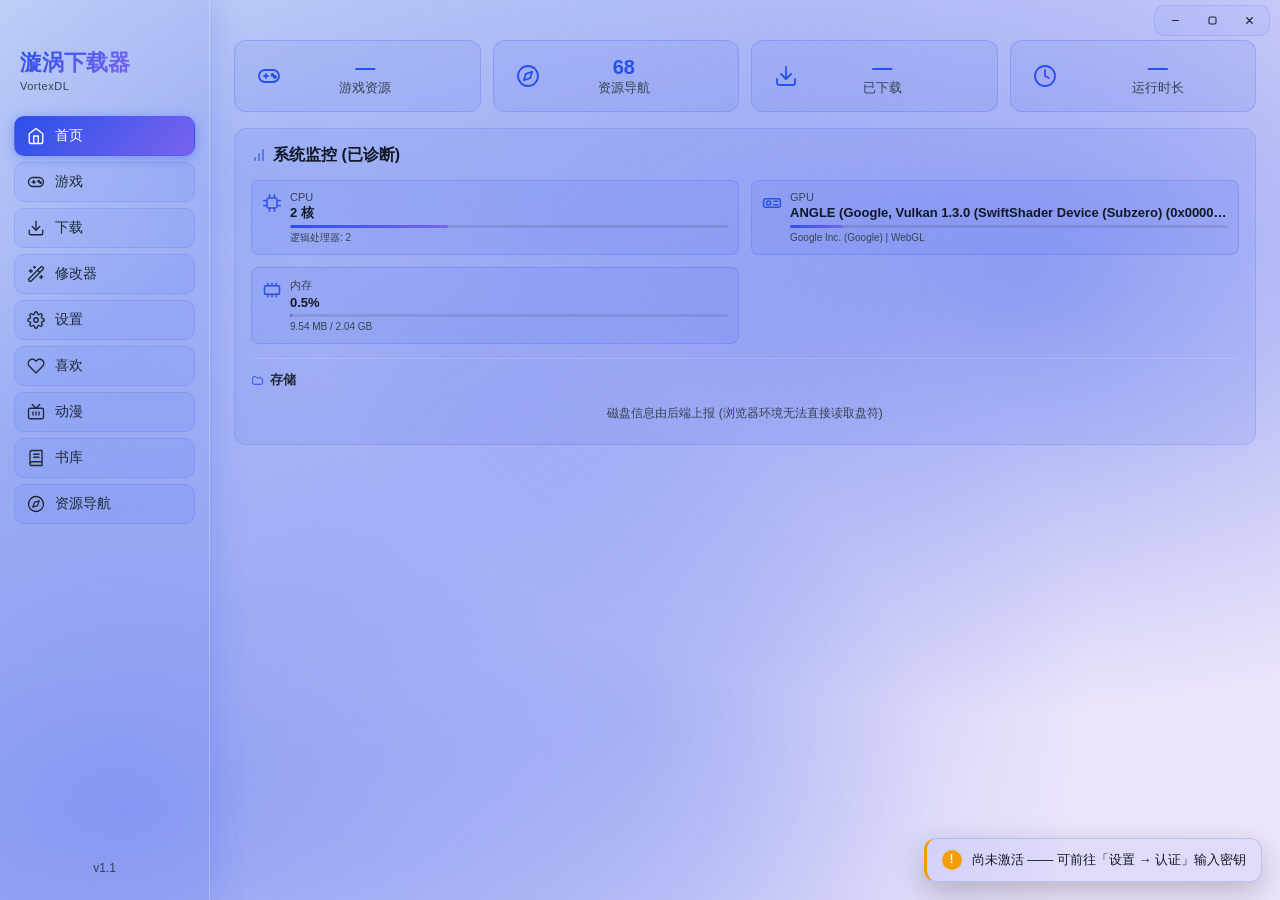
==== VortexDL/src/index.html @ ef20afe3 "v1.1: 删纯白/纯灰/纯黑三主题；30 个主题加装饰动效；软件内自动更新（查 Release→静默安装）；官网加便携版下载" ====
<!DOCTYPE html>
<html lang="zh-CN">
<head>
    <meta charset="UTF-8">
    <meta name="viewport" content="width=device-width, initial-scale=1.0">
    <link rel="icon" type="image/png" href="icons/icon.png">
    <title>漩涡下载器 VortexDL</title>
    <link rel="stylesheet" href="styles.css">
</head>
<body class="glass-mode">
    <div id="vx-titlebar" data-tauri-drag-region>
        <!-- ★ 子元素也要带 data-tauri-drag-region：Tauri 只看**指针底下那个元素**的属性，
             只写在外层容器上的话，按在标题文字/logo 上是拖不动窗口的（用户报"拖不了"）。 -->
        <div class="vx-tb-left" data-tauri-drag-region>
            <span class="vx-tb-logo" data-tauri-drag-region>★</span>
            <span class="vx-tb-title" data-tauri-drag-region>漩涡下载器</span>
            <span class="vx-tb-sub" data-tauri-drag-region>VortexDL</span>
        </div>
        <div class="vx-tb-right">
            <button class="vx-tb-btn" id="vx-tb-min" title="最小化"><svg viewBox="0 0 12 12"><rect x="2" y="5.4" width="8" height="1.2" rx="0.6"/></svg></button>
            <button class="vx-tb-btn" id="vx-tb-max" title="最大化"><svg viewBox="0 0 12 12"><rect x="2.2" y="2.2" width="7.6" height="7.6" rx="1.4" fill="none" stroke="currentColor" stroke-width="1.2"/></svg></button>
            <button class="vx-tb-btn is-close" id="vx-tb-close" title="关闭"><svg viewBox="0 0 12 12"><path d="M3 3 L9 9 M9 3 L3 9" stroke="currentColor" stroke-width="1.3" fill="none" stroke-linecap="round"/></svg></button>
        </div>
    </div>
    <div id="app">
        <!-- 侧边栏 -->
        <aside class="sidebar">
            <div class="logo">
                <span class="logo-text">漩涡下载器</span>
                <span class="logo-sub">VortexDL</span>
            </div>
            <nav class="nav">
                <button class="nav-btn active" data-page="home">
                    <span class="nav-icon"><svg viewBox="0 0 24 24" fill="none" stroke="currentColor" stroke-width="1.8" stroke-linecap="round" stroke-linejoin="round"><path d="M3 9l9-7 9 7v11a2 2 0 0 1-2 2H5a2 2 0 0 1-2-2z"/><polyline points="9 22 9 12 15 12 15 22"/></svg></span>
                    <span class="nav-label">首页</span>
                </button>
                <button class="nav-btn" data-page="game">
                    <span class="nav-icon"><svg viewBox="0 0 24 24" fill="none" stroke="currentColor" stroke-width="1.8" stroke-linecap="round" stroke-linejoin="round"><rect x="2" y="6" width="20" height="12" rx="6"/><line x1="7" y1="12" x2="11" y2="12"/><line x1="9" y1="10" x2="9" y2="14"/><circle cx="15.5" cy="11" r="1"/><circle cx="18" cy="13" r="1"/></svg></span>
                    <span class="nav-label">游戏</span>
                </button>
                <button class="nav-btn" data-page="downloads">
                    <span class="nav-icon"><svg viewBox="0 0 24 24" fill="none" stroke="currentColor" stroke-width="1.8" stroke-linecap="round" stroke-linejoin="round"><path d="M21 15v4a2 2 0 0 1-2 2H5a2 2 0 0 1-2-2v-4"/><polyline points="7 10 12 15 17 10"/><line x1="12" y1="15" x2="12" y2="3"/></svg></span>
                    <span class="nav-label">下载</span>
                </button>
                <button class="nav-btn" data-page="trainer">
                    <span class="nav-icon"><svg viewBox="0 0 24 24" fill="none" stroke="currentColor" stroke-width="1.8" stroke-linecap="round" stroke-linejoin="round"><path d="m21.64 3.64-1.28-1.28a1.21 1.21 0 0 0-1.72 0L2.36 18.64a1.21 1.21 0 0 0 0 1.72l1.28 1.28a1.2 1.2 0 0 0 1.72 0L21.64 5.36a1.2 1.2 0 0 0 0-1.72Z"/><path d="m14 7 3 3"/><path d="M5 6v4"/><path d="M19 14v4"/><path d="M10 2v2"/><path d="M7 8H3"/><path d="M21 16h-4"/><path d="M11 3H9"/></svg></span>
                    <span class="nav-label">修改器</span>
                </button>
                <button class="nav-btn" data-page="settings">
                    <span class="nav-icon"><svg viewBox="0 0 24 24" fill="none" stroke="currentColor" stroke-width="1.8" stroke-linecap="round" stroke-linejoin="round"><circle cx="12" cy="12" r="3"/><path d="M19.4 15a1.65 1.65 0 0 0 .33 1.82l.06.06a2 2 0 0 1-2.83 2.83l-.06-.06a1.65 1.65 0 0 0-1.82-.33 1.65 1.65 0 0 0-1 1.51V21a2 2 0 0 1-4 0v-.09A1.65 1.65 0 0 0 9 19.4a1.65 1.65 0 0 0-1.82.33l-.06.06a2 2 0 0 1-2.83-2.83l.06-.06a1.65 1.65 0 0 0 .33-1.82 1.65 1.65 0 0 0-1.51-1H3a2 2 0 0 1 0-4h.09A1.65 1.65 0 0 0 4.6 9a1.65 1.65 0 0 0-.33-1.82l-.06-.06a2 2 0 0 1 2.83-2.83l.06.06a1.65 1.65 0 0 0 1.82.33H9a1.65 1.65 0 0 0 1-1.51V3a2 2 0 0 1 4 0v.09a1.65 1.65 0 0 0 1 1.51 1.65 1.65 0 0 0 1.82-.33l.06-.06a2 2 0 0 1 2.83 2.83l-.06.06a1.65 1.65 0 0 0-.33 1.82V9a1.65 1.65 0 0 0 1.51 1H21a2 2 0 0 1 0 4h-.09a1.65 1.65 0 0 0-1.51 1z"/></svg></span>
                    <span class="nav-label">设置</span>
                </button>
                <button class="nav-btn" data-page="fav">
                    <span class="nav-icon"><svg viewBox="0 0 24 24" fill="none" stroke="currentColor" stroke-width="1.8" stroke-linecap="round" stroke-linejoin="round"><path d="M20.8 4.6a5.5 5.5 0 0 0-7.8 0L12 5.6l-1-1a5.5 5.5 0 0 0-7.8 7.8l1 1L12 21.2l7.8-7.8 1-1a5.5 5.5 0 0 0 0-7.8z"/></svg></span>
                    <span class="nav-label">喜欢</span>
                    <span class="nav-badge" id="fav-nav-badge" hidden>0</span>
                </button>
                <button class="nav-btn" data-page="anime">
                    <span class="nav-icon"><svg viewBox="0 0 24 24" fill="none" stroke="currentColor" stroke-width="1.8" stroke-linecap="round" stroke-linejoin="round"><rect x="2" y="7" width="20" height="14" rx="2"/><path d="m17 2-5 5-5-5"/><path d="M8 12v4M12 12v4M16 12v4"/></svg></span>
                    <span class="nav-label">动漫</span>
                </button>
                <!-- ★ 用户要求：动漫下面加一个「书库」（两页：主页 / 收藏） -->
                <button class="nav-btn" data-page="books">
                    <span class="nav-icon"><svg viewBox="0 0 24 24" fill="none" stroke="currentColor" stroke-width="1.8" stroke-linecap="round" stroke-linejoin="round"><path d="M4 19.5A2.5 2.5 0 0 1 6.5 17H20"/><path d="M6.5 2H20v20H6.5A2.5 2.5 0 0 1 4 19.5v-15A2.5 2.5 0 0 1 6.5 2z"/><line x1="9" y1="7" x2="16" y2="7"/><line x1="9" y1="11" x2="16" y2="11"/></svg></span>
                    <span class="nav-label">书库</span>
                </button>
                <button class="nav-btn" data-page="resources">
                    <span class="nav-icon"><svg viewBox="0 0 24 24" fill="none" stroke="currentColor" stroke-width="1.8" stroke-linecap="round" stroke-linejoin="round"><circle cx="12" cy="12" r="10"/><polygon points="16.24 7.76 14.12 14.12 7.76 16.24 9.88 9.88 16.24 7.76"/></svg></span>
                    <span class="nav-label">资源导航</span>
                </button>
            </nav>
            <div class="sidebar-footer">
                <span class="version" id="app-version">v1.1</span>
            </div>
        </aside>

        <!-- 主内容区 -->
        <main class="content">
            <!-- 首页 - 统计 -->
            <section id="page-home" class="page active">
                <!-- 统计卡片网格 -->
                <div class="stats-grid">
                    <div class="stat-card stat-games section-card clickable-card" data-page="game">
                        <div class="stat-card-icon"><svg viewBox="0 0 24 24" fill="none" stroke="currentColor" stroke-width="1.8" stroke-linecap="round" stroke-linejoin="round"><rect x="2" y="6" width="20" height="12" rx="6"/><line x1="7" y1="12" x2="11" y2="12"/><line x1="9" y1="10" x2="9" y2="14"/><circle cx="15.5" cy="11" r="1"/><circle cx="18" cy="13" r="1"/></svg></div>
                        <div class="stat-card-body">
                            <div class="stat-card-value" id="stat-games-count">—</div>
                            <div class="stat-card-label">游戏资源</div>
                        </div>
                        <div class="card-arrow">→</div>
                    </div>
                    <div class="stat-card stat-sources section-card clickable-card" data-page="resources">
                        <div class="stat-card-icon"><svg viewBox="0 0 24 24" fill="none" stroke="currentColor" stroke-width="1.8" stroke-linecap="round" stroke-linejoin="round"><circle cx="12" cy="12" r="10"/><polygon points="16.24 7.76 14.12 14.12 7.76 16.24 9.88 9.88 16.24 7.76"/></svg></div>
                        <div class="stat-card-body">
                            <div class="stat-card-value" id="stat-sources-count">--</div>
                            <div class="stat-card-label">资源导航</div>
                        </div>
                        <div class="card-arrow">→</div>
                    </div>
                    <div class="stat-card stat-downloaded section-card clickable-card" data-page="downloads">
                        <div class="stat-card-icon"><svg viewBox="0 0 24 24" fill="none" stroke="currentColor" stroke-width="1.8" stroke-linecap="round" stroke-linejoin="round"><path d="M21 15v4a2 2 0 0 1-2 2H5a2 2 0 0 1-2-2v-4"/><polyline points="7 10 12 15 17 10"/><line x1="12" y1="15" x2="12" y2="3"/></svg></div>
                        <div class="stat-card-body">
                            <div class="stat-card-value" id="home-downloaded-count">—</div>
                            <div class="stat-card-label">已下载</div>
                        </div>
                        <div class="card-arrow">→</div>
                    </div>
                    <div class="stat-card stat-runtime">
                        <div class="stat-card-icon"><svg viewBox="0 0 24 24" fill="none" stroke="currentColor" stroke-width="1.8" stroke-linecap="round" stroke-linejoin="round"><circle cx="12" cy="12" r="10"/><polyline points="12 6 12 12 16 14"/></svg></div>
                        <div class="stat-card-body">
                            <div class="stat-card-value" id="home-runtime">—</div>
                            <div class="stat-card-label">运行时长</div>
                        </div>
                    </div>
                </div>

                <!-- 系统监控面板 -->
                <div class="home-monitor-panel">
                    <h3 class="home-monitor-title"><span class="inline-icon"><svg viewBox="0 0 24 24" fill="none" stroke="currentColor" stroke-width="1.8" stroke-linecap="round" stroke-linejoin="round"><line x1="6" y1="20" x2="6" y2="16"/><line x1="12" y1="20" x2="12" y2="10"/><line x1="18" y1="20" x2="18" y2="4"/></svg></span>系统监控 (已诊断)</h3>
                    <div class="monitor-perf-grid">
                        <div class="monitor-card">
                            <div class="monitor-icon"><svg viewBox="0 0 24 24" fill="none" stroke="currentColor" stroke-width="1.8" stroke-linecap="round" stroke-linejoin="round"><rect x="6" y="6" width="12" height="12" rx="2"/><path d="M9 2v3M15 2v3M9 19v3M15 19v3M2 9h3M2 15h3M19 9h3M19 15h3"/></svg></div>
                            <div class="monitor-info">
                                <div class="monitor-label">CPU</div>
                                <div class="monitor-value" id="home-monitor-cpu">--</div>
                                <div class="monitor-bar"><div class="monitor-bar-fill" id="home-monitor-cpu-bar"></div></div>
                                <div class="monitor-detail" id="home-monitor-cpu-detail">--</div>
                            </div>
                        </div>
                        <div class="monitor-card">
                            <div class="monitor-icon"><svg viewBox="0 0 24 24" fill="none" stroke="currentColor" stroke-width="1.8" stroke-linecap="round" stroke-linejoin="round"><rect x="2" y="7" width="20" height="10" rx="2"/><circle cx="8" cy="12" r="2.5"/><path d="M14 10h5M14 14h5"/></svg></div>
                            <div class="monitor-info">
                                <div class="monitor-label">GPU</div>
                                <div class="monitor-value" id="home-monitor-gpu">--</div>
                                <div class="monitor-bar"><div class="monitor-bar-fill" id="home-monitor-gpu-bar"></div></div>
                                <div class="monitor-detail" id="home-monitor-gpu-detail">--</div>
                            </div>
                        </div>
                        <div class="monitor-card">
                            <div class="monitor-icon"><svg viewBox="0 0 24 24" fill="none" stroke="currentColor" stroke-width="1.8" stroke-linecap="round" stroke-linejoin="round"><rect x="3" y="7" width="18" height="10" rx="1"/><path d="M7 17v3M12 17v3M17 17v3M7 4v3M12 4v3M17 4v3"/></svg></div>
                            <div class="monitor-info">
                                <div class="monitor-label">内存</div>
                                <div class="monitor-value" id="home-monitor-memory">--</div>
                                <div class="monitor-bar"><div class="monitor-bar-fill" id="home-monitor-memory-bar"></div></div>
                                <div class="monitor-detail" id="home-monitor-memory-detail">--</div>
                            </div>
                        </div>
                    </div>
                    <div class="monitor-storage-section">
                        <div class="monitor-storage-title"><span class="inline-icon"><svg viewBox="0 0 24 24" fill="none" stroke="currentColor" stroke-width="1.8" stroke-linecap="round" stroke-linejoin="round"><path d="M3 7a2 2 0 0 1 2-2h4l2 2h8a2 2 0 0 1 2 2v8a2 2 0 0 1-2 2H5a2 2 0 0 1-2-2z"/></svg></span>存储</div>
                        <div class="monitor-disks" id="home-monitor-disks">
                        </div>
                    </div>
                </div>
            </section>

            <!-- 游戏页 -->
            <section id="page-game" class="page">
                <!-- 卡片视图 -->
                <div class="view-cards" data-view="cards">
                    <div class="page-header">
                        <h2><span class="inline-icon"><svg viewBox="0 0 24 24" fill="none" stroke="currentColor" stroke-width="1.8" stroke-linecap="round" stroke-linejoin="round"><line x1="6" y1="11" x2="10" y2="11"/><line x1="8" y1="9" x2="8" y2="13"/><circle cx="15.5" cy="11" r="1"/><circle cx="18" cy="13" r="1"/><rect x="2" y="6" width="20" height="12" rx="6"/></svg></span>游戏</h2>
                        <p class="page-desc">选择游戏类型浏览</p>
                    </div>
                    <div class="section-cards">
                        <div class="section-card" data-view="resource">
                            <div class="card-icon card-icon-game"><svg viewBox="0 0 24 24" fill="none" stroke="currentColor" stroke-width="1.8" stroke-linecap="round" stroke-linejoin="round"><line x1="6" y1="11" x2="10" y2="11"/><line x1="8" y1="9" x2="8" y2="13"/><circle cx="15.5" cy="11" r="1"/><circle cx="18" cy="13" r="1"/><rect x="2" y="6" width="20" height="12" rx="6"/></svg></div>
                            <div class="card-content">
                                <h3>游戏</h3>
                                <p>浏览和下载全部游戏资源</p>
                            </div>
                            <div class="card-arrow">→</div>
                        </div>
                        <div class="section-card" data-view="adult">
                            <div class="card-icon card-icon-adult"><svg viewBox="0 0 24 24" fill="none" stroke="currentColor" stroke-width="1.8" stroke-linecap="round" stroke-linejoin="round"><path d="M17 21v-2a4 4 0 0 0-4-4H5a4 4 0 0 0-4 4v2"/><circle cx="9" cy="7" r="4"/><path d="M23 21v-2a4 4 0 0 0-3-3.87"/><path d="M16 3.13a4 4 0 0 1 0 7.75"/></svg></div>
                            <div class="card-content">
                                <h3>成人游戏</h3>
                                <p>独立分类的成人游戏专区</p>
                            </div>
                            <div class="card-arrow">→</div>
                        </div>
                    </div>
                </div>

                <!-- GX 视图: galgamex 游戏库（本地全量索引，分类 + 标签 + 年龄分级筛选） -->
                <div class="view-detail" data-view="gx" style="display:none;">
                    <div class="toolbar">
                        <button class="back-to-cards" data-action="back">← 返回</button>
                                                                        <div class="search-box">
                            <input type="text" id="gx-search-input" placeholder="搜索 GX 游戏..." autocomplete="off">
                            <button id="gx-search-btn">搜索</button>
                        </div>
                        <button class="btn btn-secondary" id="gx-sync-btn" title="从站点重新拉取全量索引">同步</button>
                    </div>
                    <div class="gx-status-bar">
                        <span id="gx-status">尚未同步</span>
                        <button class="gx-tag-clear" id="gx-tag-clear" hidden>清除标签筛选</button>
                    </div>
                    <div class="gx-tag-rail" id="gx-tag-rail"></div>
                    <div id="gx-grid" class="game-grid">
                        <div class="loading">加载中...</div>
                    </div>
                    <div id="gx-scroll-loader" class="scroll-loader">
                        <div class="loading">向下滚动加载更多...</div>
                    </div>
                </div>

                <!-- ★★ 下载选择弹窗挂在 <body> 顶层（文件末尾），不能挂在这里：
                     挂在 GX 视图里时，从 GX **详情页**（同级视图）点下载，
                     弹窗即使自己 display 成空值，也照样被父级的 display:none 压掉 ——
                     表现就是「点了下载没反应」。 -->

                <!-- 成人游戏视图 (独立页面, 独立分类标签) -->
                <div class="view-detail" data-view="adult" style="display:none;">
                    <div class="toolbar">
                        <button class="back-to-cards" data-action="back">← 返回</button>
                        <div class="filters">
                            <select id="adult-category-filter">
                                <option value="全部类型">全部类型</option>
                            </select>
                        </div>
                        <!-- ★ 用户报「成人游戏数量明显不对」：把总数显示出来，
                             配比/池子大小一眼可查（数字由 adult_total 实时算） -->
                        <span class="adult-count" id="adult-count"></span>
                        <div class="search-box">
                            <input type="text" id="adult-search-input" placeholder="搜索成人游戏..." autocomplete="off">
                            <button id="adult-search-btn">搜索</button>
                        </div>
                    </div>
                    <div id="adult-game-grid" class="game-grid">
                        <div class="loading">加载中...</div>
                    </div>
                    <div id="adult-scroll-loader" class="scroll-loader">
                        <div class="loading">向下滚动加载更多...</div>
                    </div>
                </div>

                <!-- 游戏视图 -->
                <div class="view-detail" data-view="resource" style="display:none;">
                    <div class="toolbar">
                        <button class="back-to-cards" data-action="back">← 返回</button>
                        <div class="filters">
                            <select id="source-filter">
                                <option value="all">全部来源</option>
                                <option value="byrut">Byrut</option>
                                <option value="koyso">Koyso</option>
                            </select>
                            <select id="category-filter">
                                <option value="全部类型">全部类型</option>
                                <option value="动作游戏">动作游戏</option>
                                <option value="角色扮演">角色扮演</option>
                                <option value="格斗游戏">格斗游戏</option>
                                <option value="射击游戏">射击游戏</option>
                                <option value="策略游戏">策略游戏</option>
                                <option value="模拟游戏">模拟游戏</option>
                                <option value="模拟经营">模拟经营</option>
                                <option value="战争游戏">战争游戏</option>
                                <option value="体育运动">体育运动</option>
                                <option value="棋牌游戏">棋牌游戏</option>
                                <option value="独立游戏">独立游戏</option>
                                <option value="解谜游戏">解谜游戏</option>
                                <option value="桌面游戏">桌面游戏</option>
                                <option value="竞速游戏">竞速游戏</option>
                                <option value="平台跳跃">平台跳跃</option>
                                <option value="生存游戏">生存游戏</option>
                                <option value="开放世界">开放世界</option>
                                <option value="冒险游戏">冒险游戏</option>
                                <option value="恐怖游戏">恐怖游戏</option>
                                <option value="卡牌游戏">卡牌游戏</option>
                                <option value="休闲游戏">休闲游戏</option>
                                <option value="联机游戏">联机游戏</option>
                                <option value="即时战略">即时战略</option>
                                <option value="体育竞速">体育竞速</option>
                                <option value="视觉小说">视觉小说</option>
                                <option value="动漫">动漫</option>
                            </select>
                        </div>
                        <div class="search-box">
                            <input type="text" id="search-input" placeholder="搜索游戏..." autocomplete="off">
                            <button id="search-btn">搜索</button>
                        </div>
                    </div>
                    <div id="game-grid" class="game-grid">
                        <div class="loading">加载中...</div>
                    </div>
                    <div id="scroll-loader" class="scroll-loader">
                        <div class="loading">向下滚动加载更多...</div>
                    </div>
                </div>
            </section>

            <!-- 详情页 -->
            <section id="page-detail" class="page">
                <button class="back-btn" id="back-to-resource">← 返回</button>
                <div id="detail-content" class="detail-content">
                    <div class="loading">加载中...</div>
                </div>
            </section>

            <!-- GX 游戏详情页（和普通详情页分开，互不干扰） -->
            <section id="page-gx-detail" class="page">
                <button class="back-btn" id="gx-detail-back">← 返回</button>
                <div id="gx-detail-content" class="detail-content">
                    <div class="loading">加载中...</div>
                </div>
            </section>

            <!-- 下载页 -->
            <section id="page-downloads" class="page">
                <h2 class="page-title">下载列表</h2>
                <div id="download-list" class="download-list">
                    <div class="empty-state">暂无下载任务</div>
                </div>
            </section>

            <!-- 动漫 (追番) -->
            <section id="page-anime" class="page">
                <h2 class="page-title"><span class="inline-icon"><svg viewBox="0 0 24 24" fill="none" stroke="currentColor" stroke-width="1.8" stroke-linecap="round" stroke-linejoin="round"><rect x="2" y="7" width="20" height="14" rx="2"/><path d="m17 2-5 5-5-5"/><path d="M8 12v4M12 12v4M16 12v4"/></svg></span>动漫</h2>
                <div class="mod-shell">
                    <nav class="mod-rail" data-rail="anime">
                        <button class="mod-rail-btn active" data-tab="explore">探索</button>
                        <button class="mod-rail-btn" data-tab="follow">我的追番</button>
                    </nav>
                    <div class="mod-body">
                        <!-- 探索（原「发现」已并入这里：上面热门 + 下面推荐，往下滑加载更多） -->
                        <div class="mod-panel active" data-tab="explore">
                            <div class="an-explore-bar">
                                <button class="an-icon-btn an-magnifier" id="an-search-toggle" title="搜索番剧">
                                    <svg viewBox="0 0 24 24" fill="none" stroke="currentColor" stroke-width="2" stroke-linecap="round" stroke-linejoin="round"><circle cx="11" cy="11" r="7"/><line x1="16.5" y1="16.5" x2="21" y2="21"/></svg>
                                </button>
                                <div class="an-search-wrap" id="an-search-wrap" hidden>
                                    <input type="text" id="an-search" class="setting-input" placeholder="搜索番剧关键词，回车或点搜索…" autocomplete="off">
                                    <button class="btn btn-primary" id="an-search-btn">搜索</button>
                                    <button class="btn btn-secondary" id="an-search-cancel">取消</button>
                                </div>
                                <span class="an-explore-hint" id="an-explore-hint"></span>
                            </div>

                            <div id="an-explore-main">
                                <!-- ★ 观看进度记忆：看一半关掉，下次从这里接着看（用户要求） -->
                                <div class="an-sec-head" id="an-continue-sec" hidden>
                                    <h3>继续观看</h3>
                                    <span class="an-sec-sub" id="an-continue-sub"></span>
                                </div>
                                <div id="an-continue-wall" class="an-wall an-wall-sm an-cont-wall"></div>

                                <!-- ★ 用户要求删掉「最高热度」整行（20 张斜切卡片那一排），
                                     直接推推荐列表就行 —— 少一次拉全源的热门请求，打开更快。 -->
                                <div class="an-sec-head">
                                    <h3>推荐动漫</h3>
                                    <span class="an-sec-sub" id="an-rec-sub"></span>
                                </div>
                                <div id="an-rec-wall" class="an-wall"></div>
                                <div id="an-rec-loader" class="scroll-loader"><div class="loading">向下滚动加载更多…</div></div>
                            </div>

                            <div id="an-results-wrap" hidden>
                                <div class="an-sec-head">
                                    <h3>搜索结果</h3>
                                    <span class="an-sec-sub" id="an-search-sub"></span>
                                </div>
                                <div id="an-results" class="an-wall an-wall-sm"></div>
                            </div>

                            <div id="an-search-status" class="mod-status"></div>
                            <div id="an-home-status" class="mod-status"></div>
                        </div>

                        <div class="mod-panel" data-tab="follow">
                            <div class="mod-toolbar">
                                <button class="btn btn-secondary" id="an-follow-refresh">刷新</button>
                                <span class="mod-hint">追番列表保存在本机</span>
                            </div>
                            <div id="an-follow-list" class="an-follow"></div>
                            <div id="an-follow-status" class="mod-status"></div>
                        </div>
                    </div>
                </div>

                <!-- 番剧详情浮层（照 Ani 详情页：左海报 + 右信息）。爱心已按要求删掉，只留按钮式收藏 -->
                <div id="an-detail" class="an-detail" hidden>
                    <div class="an-detail-bar">
                        <button class="an-icon-btn" id="an-detail-back" title="返回">
                            <svg viewBox="0 0 24 24" fill="none" stroke="currentColor" stroke-width="2" stroke-linecap="round" stroke-linejoin="round"><path d="M19 12H5"/><path d="m12 19-7-7 7-7"/></svg>
                        </button>
                        <div class="an-detail-bar-title" id="an-detail-title"></div>
                    </div>
                    <div class="an-detail-body" id="an-detail-body"></div>
                </div>

                <!-- ★ 播放页：左侧 80% 视频，右侧详情（名字 / 本集简介 / 数据源可更换 / 选集下拉 / 相关推荐） -->
                <div id="an-play" class="an-play" hidden>
                    <div class="an-play-stage">
                        <div class="an-video-box">
                            <video id="an-player" class="an-player" controls playsinline></video>
                            <!-- ★ 实时超分（Anime4K / WebGL2）：开启时盖在 video 上。
                                 video 保留在布局里继续解码（只出声音和帧源），不能 display:none。 -->
                            <canvas id="an-sr-canvas" class="an-sr-canvas" hidden></canvas>
                        </div>
                        <div class="an-play-bar">
                            <button class="an-icon-btn" id="an-play-back" title="返回详情">
                                <svg viewBox="0 0 24 24" fill="none" stroke="currentColor" stroke-width="2" stroke-linecap="round" stroke-linejoin="round"><path d="M19 12H5"/><path d="m12 19-7-7 7-7"/></svg>
                            </button>
                            <span class="an-play-title" id="an-play-title"></span>
                            <span class="an-play-src" id="an-player-src"></span>
                            <label class="an-sr-wrap" title="实时超分辨率（Anime4K / GPU）">
                                <span>超分</span>
                                <select id="an-sr-mode" class="an-sr-select">
                                    <option value="off">关闭</option>
                                    <option value="efficiency">效率档</option>
                                    <option value="quality">质量档</option>
                                </select>
                            </label>
                            <span class="an-sr-fps" id="an-sr-fps"></span>
                            <button class="btn btn-secondary" id="an-play-close">关闭播放</button>
                        </div>
                        <!-- ★ 自带控制条：超分开启时 canvas 盖住原生控件，所以播放/进度/音量
                             必须自己画一套（关掉超分时也统一用它，免得两套 UI 打架） -->
                        <div class="an-play-ctrl">
                            <button class="an-icon-btn" id="an-play-toggle" title="播放 / 暂停">
                                <svg id="an-play-toggle-icon" viewBox="0 0 24 24" fill="currentColor" stroke="none"><polygon points="6 4 20 12 6 20"/></svg>
                            </button>
                            <span class="an-play-time" id="an-play-time">0:00 / 0:00</span>
                            <input type="range" id="an-play-seek" class="an-play-seek" min="0" max="1000" value="0" step="1" title="拖动跳转">
                            <button class="an-icon-btn" id="an-play-mute" title="静音">
                                <svg id="an-play-mute-icon" viewBox="0 0 24 24" fill="none" stroke="currentColor" stroke-width="1.8" stroke-linecap="round" stroke-linejoin="round"><polygon points="11 5 6 9 2 9 2 15 6 15 11 19"/><path d="M15.5 8.5a5 5 0 0 1 0 7"/><path d="M18.5 5.5a9 9 0 0 1 0 13"/></svg>
                            </button>
                        </div>
                        <div id="an-player-status" class="mod-status"></div>
                    </div>
                    <aside class="an-play-side">
                        <h3 class="an-side-name" id="an-side-name"></h3>
                        <div class="an-side-ep" id="an-side-ep"></div>
                        <div class="an-side-desc" id="an-side-desc"></div>
                        <div class="an-side-src">
                            <span class="an-side-label">数据源</span>
                            <button class="an-src-btn" id="an-side-src-btn" title="点击更换数据源">
                                <span id="an-side-src-name">—</span>
                                <svg viewBox="0 0 24 24" fill="none" stroke="currentColor" stroke-width="2" stroke-linecap="round" stroke-linejoin="round"><path d="M21 2v6h-6"/><path d="M3 12a9 9 0 0 1 15-6.7L21 8"/><path d="M3 22v-6h6"/><path d="M21 12a9 9 0 0 1-15 6.7L3 16"/></svg>
                            </button>
                        </div>
                        <div class="an-side-eps">
                            <label class="an-side-label" for="an-side-ep-select">选集</label>
                            <select id="an-side-ep-select" class="setting-input"></select>
                        </div>
                        <div class="an-side-rel">
                            <h4>相关推荐</h4>
                            <div id="an-side-rel-list" class="an-side-rel-list"></div>
                        </div>
                    </aside>
                </div>
            </section>

            <!-- ============================================================
                 书库（用户要求）：两页 —— 主页（推书 + 搜索）/ 收藏；
                 书可在线阅读，也可下载到本地。
                 源全部**逐个实测过**：Gutendex(公版名著, 含 444 本中文古籍小说) /
                 5000yan(国学经典) / 书格(古籍) / 本地导入。
                 ============================================================ -->
            <section id="page-books" class="page">
                <h2 class="page-title"><span class="inline-icon"><svg viewBox="0 0 24 24" fill="none" stroke="currentColor" stroke-width="1.8" stroke-linecap="round" stroke-linejoin="round"><path d="M4 19.5A2.5 2.5 0 0 1 6.5 17H20"/><path d="M6.5 2H20v20H6.5A2.5 2.5 0 0 1 4 19.5v-15A2.5 2.5 0 0 1 6.5 2z"/></svg></span>书库</h2>
                <div class="mod-shell">
                    <nav class="mod-rail" data-rail="books">
                        <button class="mod-rail-btn active" data-tab="home">主页</button>
                        <button class="mod-rail-btn" data-tab="fav">收藏</button>
                    </nav>
                    <div class="mod-body">
                        <!-- 主页：推书 + 搜索 -->
                        <div class="mod-panel active" data-tab="home">
                            <div class="bk-bar">
                                <div class="bk-search">
                                    <input type="text" id="bk-search" class="setting-input" placeholder="搜书名 / 作者 —— 龙族、窄门、三体、红楼梦…" autocomplete="off">
                                    <button class="btn btn-primary" id="bk-search-btn">搜索</button>
                                    <button class="btn btn-secondary" id="bk-search-clear" hidden>返回推荐</button>
                                </div>
                                <!-- ★ 分类收进一个下拉：原来铺 8 个 chip，用户嫌"分这么多" -->
                                <label class="bk-cat">
                                    <span>分类</span>
                                    <select id="bk-cat" class="setting-input"></select>
                                </label>
                                <button class="btn btn-secondary" id="bk-probe" title="挨个试一遍书源，看哪些当前网络下能用">源自检</button>
                            </div>
                            <div class="bk-src-hint" id="bk-src-hint"></div>
                            <div class="an-sec-head">
                                <h3 id="bk-list-title">热门名著</h3>
                                <span class="an-sec-sub" id="bk-list-sub"></span>
                            </div>
                            <div id="bk-grid" class="bk-grid"></div>
                            <!-- 自动加载：滚到这里就自动取下一页（不再用「加载更多」按钮） -->
                            <div id="bk-sentinel" class="bk-sentinel" aria-hidden="true"></div>
                            <div id="bk-end" class="bk-end" hidden>没有更多了</div>
                            <div id="bk-status" class="mod-status"></div>
                        </div>

                        <!-- 收藏 -->
                        <div class="mod-panel" data-tab="fav">
                            <div class="mod-toolbar">
                                <button class="btn btn-secondary" id="bk-fav-refresh">刷新</button>
                                <button class="btn btn-secondary" id="bk-open-local">打开本地书目录</button>
                                <span class="mod-hint">收藏与阅读进度都存在本机</span>
                            </div>
                            <div id="bk-fav-grid" class="bk-grid"></div>
                            <div id="bk-fav-status" class="mod-status"></div>
                        </div>
                    </div>
                </div>
            </section>


            <!-- 资源导航页 -->
            <section id="page-resources" class="page">
                <h2 class="page-title"><span class="inline-icon"><svg viewBox="0 0 24 24" fill="none" stroke="currentColor" stroke-width="1.8" stroke-linecap="round" stroke-linejoin="round"><circle cx="12" cy="12" r="10"/><polygon points="16.24 7.76 14.12 14.12 7.76 16.24 9.88 9.88 16.24 7.76"/></svg></span>资源导航</h2>
                <div id="resources-grid" class="nav-grid" style="grid-template-columns: repeat(auto-fill, minmax(160px, 1fr)); gap: 12px;"></div>
            </section>

            <!-- 喜欢 (收藏) 页: 不区分成人/普通, 点开即进游戏介绍页 -->
            <section id="page-fav" class="page">
                <h2 class="page-title"><span class="inline-icon"><svg viewBox="0 0 24 24" fill="none" stroke="currentColor" stroke-width="1.8" stroke-linecap="round" stroke-linejoin="round"><path d="M20.8 4.6a5.5 5.5 0 0 0-7.8 0L12 5.6l-1-1a5.5 5.5 0 0 0-7.8 7.8l1 1L12 21.2l7.8-7.8 1-1a5.5 5.5 0 0 0 0-7.8z"/></svg></span>喜欢</h2>
                <div class="fav-toolbar">
                    <span class="fav-count" id="fav-count">共 0 个收藏</span>
                    <button class="btn btn-secondary fav-clear-btn" id="fav-clear-btn">清空收藏</button>
                </div>
                <div id="fav-grid" class="game-grid"></div>
                <div class="empty-state" id="fav-empty">还没有收藏。在游戏图标右下角点一下小爱心即可收藏。</div>
            </section>

            <!-- 设置页 -->
            <section id="page-settings" class="page">
                <h2 class="page-title">设置</h2>
                <div class="settings-form">
                    <div class="setting-group">
                        <h3>下载设置</h3>
                        <div class="setting-item">
                            <label>下载目录</label>
                            <input type="text" id="download-dir" class="setting-input" autocomplete="off">
                            <button class="btn btn-secondary" onclick="browsePath('download-dir')" title="选择文件夹">浏览</button>
                        </div>
                        <div class="setting-item">
                            <label>解压目录</label>
                            <input type="text" id="extract-dir" class="setting-input" autocomplete="off">
                            <button class="btn btn-secondary" onclick="browsePath('extract-dir')" title="选择文件夹">浏览</button>
                        </div>
                        <div class="setting-item">
                            <div class="kernel-tip">
                                <span class="inline-icon"><svg viewBox="0 0 24 24" fill="none" stroke="currentColor" stroke-width="1.8" stroke-linecap="round" stroke-linejoin="round"><path d="M9 18h6"/><path d="M10 22h4"/><path d="M12 2a7 7 0 0 0-4 12.7V17h8v-2.3A7 7 0 0 0 12 2z"/></svg></span>是否解压、是否创建快捷方式等选项，已在每次下载前的弹窗中按资源类型单独确认（BT 种子解析后 / HTTP 直链 / KO 资源均会显示）。
                            </div>
                        </div>
                    </div>

                    <div class="setting-group">
                        <h3>运行库修复 (DLL / VC++ / DirectX)</h3>
                        <div class="setting-item">
                            <label>一键修复</label>
                            <button id="runtime-repair-btn" class="btn btn-primary"><span class="inline-icon"><svg viewBox="0 0 24 24" fill="none" stroke="currentColor" stroke-width="1.8" stroke-linecap="round" stroke-linejoin="round"><path d="M14.7 6.3a4 4 0 0 0-5.4 5.4L3 18v3h3l6.3-6.3a4 4 0 0 0 5.4-5.4l-2.3 2.3-2-2 2.3-2.3z"/></svg></span>运行库一键修复</button>
                        </div>
                        <div class="setting-item">
                            <div id="runtime-repair-log" class="kernel-tip" style="display:none; white-space:pre-wrap; max-height:200px; overflow-y:auto;"></div>
                        </div>
                        <div class="setting-item">
                            <div class="kernel-tip">
                                <b>功能说明</b>: 静默安装 VC++ 运行库 (2005-2022 全版本) + DirectX 组件修复 + 系统 DLL 重新注册<br>
                                <b>修复范围</b>: d3dx9_xx.dll 缺失、xinput1_3.dll 缺失、0xc000007b 错误、VCRUNTIME140.dll 缺失等<br>
                                <b>运行库来源</b>: <code>C:\Users\13961\Downloads\新建文件夹</code><br>
                                <span class="kernel-warn"><span class="inline-icon"><svg viewBox="0 0 24 24" fill="none" stroke="currentColor" stroke-width="1.8" stroke-linecap="round" stroke-linejoin="round"><path d="M10.3 3.9 1.8 18a2 2 0 0 0 1.7 3h17a2 2 0 0 0 1.7-3L13.7 3.9a2 2 0 0 0-3.4 0z"/><line x1="12" y1="9" x2="12" y2="13"/><line x1="12" y1="17" x2="12.01" y2="17"/></svg></span>修复完成后需要重启电脑才能生效</span>
                            </div>
                        </div>
                    </div>

                    <div class="setting-group">
                        <h3>外观主题</h3>
                        <div class="setting-item">
                            <label>选择主题颜色</label>
                            <select id="theme-select" class="theme-select">
                                <option value="purple">紫色</option>
                                <option value="violet">紫罗兰</option>
                                <option value="lilac">丁香紫</option>
                                <option value="lavender">薰衣草</option>
                                <option value="orchid">兰花</option>
                                <option value="grape">葡萄紫</option>
                                <option value="plum">梅子</option>
                                <option value="magenta">品红</option>
                                <option value="neon">霓虹紫粉</option>
                                <option value="berry">浆果</option>
                                <option value="rose">玫瑰</option>
                                <option value="sakura">樱花</option>
                                <option value="peach">桃雾粉</option>
                                <option value="blush">藕荷</option>
                                <option value="rosegold">玫瑰金</option>
                                <option value="coral">珊瑚</option>
                                <option value="crimson">绯红</option>
                                <option value="sunset">日落</option>
                                <option value="tangerine">柑橘</option>
                                <option value="rust">赤陶</option>
                                <option value="caramel">焦糖</option>
                                <option value="amber">琥珀</option>
                                <option value="honey">蜂蜜</option>
                                <option value="lemon">柠檬</option>
                                <option value="sand">暖沙</option>
                                <option value="tea">奶茶</option>
                                <option value="mocha">摩卡</option>
                                <option value="lime">青柠</option>
                                <option value="olive">橄榄</option>
                                <option value="moss">苔藓</option>
                                <option value="matcha">抹茶</option>
                                <option value="mint">薄荷</option>
                                <option value="emerald">祖母绿</option>
                                <option value="forest">森林</option>
                                <option value="jade">翡翠</option>
                                <option value="teal">青碧</option>
                                <option value="aurora">极光</option>
                                <option value="turquoise">绿松石</option>
                                <option value="aqua">碧海</option>
                                <option value="cyber">赛博青</option>
                                <option value="sky">晴空</option>
                                <option value="ocean">深海</option>
                                <option value="sapphire">宝蓝</option>
                                <option value="indigo">靛蓝</option>
                                <option value="twilight">暮光</option>
                                <option value="steel">钢青</option>
                                <option value="morandi">莫兰迪</option>
                                <option value="ink">水墨</option>
                                <option value="duotone">撞色</option>
                                <option value="acid">酸性绿</option>
                                <option value="sunbeam">日光</option>
                                <option value="deepsea">深海</option>
                                <option value="clay">陶土</option>
                                <option value="iris">鸢尾</option>
                                <option value="lava">熔岩</option>
                                <option value="tundra">苔原</option>
                                <option value="royal">皇室</option>
                                <option value="sakuranight">夜樱</option>
                                <option value="midnight">午夜蓝</option>
                                <option value="nord">极夜蓝</option>
                                <option value="abyss">深渊</option>
                                <option value="obsidian">曜石黑</option>
                                <option value="void">虚空</option>
                                <option value="galaxy">星河</option>
                                <option value="nebula">星云</option>
                                <option value="dracula">德古拉</option>
                                <option value="plumNight">夜梅</option>
                                <option value="bloodmoon">血月</option>
                                <option value="ember">余烬</option>
                                <option value="candle">烛火</option>
                                <option value="matrix">矩阵绿</option>
                                <option value="forestnight">夜森林</option>
                                <option value="graphite">石墨黑</option>
                                <option value="cyberpunk">赛博朋克</option>
                            </select>
                        </div>
                        <!-- ★ 性能模式：低配机器（≤4 核 / ≤4GB 内存）会自动开启，
                             也可以手动勾。开启后关掉全部毛玻璃(156 处 backdrop-filter)
                             与入场动效，滚动和切页明显更跟手。
                             ★ 2026-10-10: 原来用的是裸 `<input type=checkbox class="setting-checkbox">`，
                             而这个 class **全项目没有任何 CSS** → 渲染成浏览器默认的小方框
                             （用户报"美化没做完，像是勾选性能模式的按钮"）。
                             改用项目里本来就有的 .toggle-switch/.toggle-slider（之前一直是死代码）。
                             id 不变，所以 app.js 里 `cb.checked` + change 监听照常工作。 -->
                        <div class="setting-item">
                            <label>主题装饰动效</label>
                            <label class="toggle-switch" title="部分主题的飘落/漂浮素材（绯红=樱花、森林=落叶…）">
                                <input type="checkbox" id="theme-fx-toggle">
                                <span class="toggle-slider"></span>
                            </label>
                        </div>
                        <div class="setting-item">
                            <div class="kernel-tip">
                                <b>主题装饰动效</b>：绯红/樱花/玫瑰飘樱花、森林/苔藓飘落叶、深海/碧海浮气泡、
                                星河/星云闪星星、矩阵绿/赛博朋克下数字雨、余烬/烛火升火星……<br>
                                素材颜色跟着当前主题主色走；皇室/水墨/莫兰迪这类素净主题<b>不带动效</b>。
                                性能模式下会自动关闭。
                            </div>
                        </div>
                        <div class="setting-item">
                            <label>性能模式（关毛玻璃与动效）</label>
                            <label class="toggle-switch" title="关掉界面毛玻璃与入场动画">
                                <input type="checkbox" id="perf-mode-toggle">
                                <span class="toggle-slider"></span>
                            </label>
                        </div>
                        <div class="setting-item">
                            <div class="kernel-tip">
                                <b>性能模式</b>：关掉界面毛玻璃与入场动画，弱显卡/老 CPU 上更流畅<br>
                                低配机器（4 核及以下或内存 4GB 及以下）首次启动会自动开启
                            </div>
                        </div>
                    </div>

                    <div class="setting-group">
                        <h3>缓存管理</h3>
                        <div class="setting-item">
                            <label>临时缓存</label>
                            <span id="temp-cache-size" class="cache-size-hint">计算中…</span>
                            <button id="clear-temp-cache-btn" class="btn btn-secondary">清理临时缓存</button>
                        </div>
                        <div class="setting-item">
                            <label>软件缓存</label>
                            <span id="app-cache-size" class="cache-size-hint">翻译缓存 / 搜索缓存</span>
                            <button id="clear-app-cache-btn" class="btn btn-secondary">清理软件缓存</button>
                        </div>
                        <div class="setting-item">
                            <div class="kernel-tip">
                                <b>临时缓存</b>：下载前弹窗解析 BT 种子产生的临时文件、运行日志（logs/）等<br>
                                <b>软件缓存</b>：翻译缓存、游戏名称翻译缓存、搜索/浏览内存缓存等<br>
                                <span class="kernel-warn"><span class="inline-icon"><svg viewBox="0 0 24 24" fill="none" stroke="currentColor" stroke-width="1.8" stroke-linecap="round" stroke-linejoin="round"><path d="M10.3 3.9 1.8 18a2 2 0 0 0 1.7 3h17a2 2 0 0 0 1.7-3L13.7 3.9a2 2 0 0 0-3.4 0z"/><line x1="12" y1="9" x2="12" y2="13"/><line x1="12" y1="17" x2="12.01" y2="17"/></svg></span>清理后不影响已下载文件；软件缓存清理后首次翻译/浏览会稍慢</span>
                            </div>
                        </div>
                    </div>

                    <!-- 认证 (离线密钥授权) -->
                    <div class="setting-group" id="license-group">
                        <h3>认证</h3>
                        <div class="setting-item">
                            <label>授权状态</label>
                            <span id="license-badge" class="license-badge license-badge--none">未激活</span>
                            <span id="license-detail" class="license-detail"></span>
                        </div>
                        <!-- ★ 2026-10-10 按用户要求删掉「设备码」这一行
                             （付费密钥绑定机器码的实现仍在后端，只是不再展示）。 -->
                        <div class="setting-item">
                            <label>密钥</label>
                            <input type="text" id="license-key-input" class="setting-input" autocomplete="off" spellcheck="false" placeholder="粘贴密钥后点击激活">
                            <button id="license-activate-btn" class="btn btn-primary">激活</button>
                        </div>
                        <div class="setting-item">
                            <div class="kernel-tip">
                                <b>免费密钥</b>：<code id="license-free-key" class="license-key-code">VXDL-FREE-8888</code>
                                <button class="btn btn-secondary" onclick="copyFreeKey()" title="复制免费密钥">复制</button><br>
                                <b>免费版</b>：下载速度约为满速的 80%，可用 3 个主题。<br>
                                <b>付费版 / 开发者版</b>：不限速，解锁全部主题。
                                <span class="kernel-warn">每个付费密钥绑定到首次激活的设备，同一台机器可重复激活，换机器则无法使用。</span>
                            </div>
                        </div>
                        <div class="setting-item" id="license-msg-row" style="display:none;">
                            <div id="license-msg" class="license-msg"></div>
                        </div>
                    </div>

                </div>
            </section>

            <!-- ==================== 修改器 ==================== -->
            <section id="page-trainer" class="page">
                <h2 class="page-title"><span class="inline-icon"><svg viewBox="0 0 24 24" fill="none" stroke="currentColor" stroke-width="1.8" stroke-linecap="round" stroke-linejoin="round"><path d="m21.64 3.64-1.28-1.28a1.21 1.21 0 0 0-1.72 0L2.36 18.64a1.21 1.21 0 0 0 0 1.72l1.28 1.28a1.2 1.2 0 0 0 1.72 0L21.64 5.36a1.2 1.2 0 0 0 0-1.72Z"/><path d="m14 7 3 3"/><path d="M5 6v4"/><path d="M19 14v4"/><path d="M10 2v2"/><path d="M7 8H3"/><path d="M21 16h-4"/><path d="M11 3H9"/></svg></span>修改器</h2>
                <div class="mod-shell">
                    <nav class="mod-rail" data-rail="tr">
                        <button class="mod-rail-btn active" data-tab="all">修改器商城</button>
                        <button class="mod-rail-btn" data-tab="library">我的库</button>
                    </nav>
                    <div class="mod-body">
                        <div class="mod-panel active" data-tab="all">
                            <div class="mod-toolbar">
                                <input type="text" id="tr-search" class="setting-input" placeholder="搜索游戏名（中英文均可）..." autocomplete="off">
                                <button class="btn btn-secondary" id="tr-sync-btn">同步索引</button>
                                <button class="btn btn-secondary" id="tr-names-btn">重试中文名</button>
                                <span class="mod-hint" id="tr-index-hint"></span>
                            </div>
                            <div class="mod-note-box">
                                索引与封面来自 flingtrainer.com 的 sitemap（允许抓取）。该站 robots.txt 禁止抓取 <code>/downloads/</code>，
                                因此下载仅在<strong>你点某一个修改器时</strong>逐个进行（全局串行、带间隔，不做批量抓取）。
                                点图标即可确认下载到软件内，装好的在「我的库」里。
                            </div>
                            <div id="tr-grid" class="tr-grid"></div>
                            <div id="tr-status" class="mod-status"></div>
                        </div>
                        <div class="mod-panel" data-tab="library">
                            <div class="mod-toolbar">
                                <button class="btn btn-secondary" id="tr-lib-refresh-btn">刷新</button>
                                <span class="mod-hint">单击打开 · 右键更多操作</span>
                            </div>
                            <div id="tr-lib-list" class="tr-lib-list"></div>
                            <div id="tr-lib-status" class="mod-status"></div>
                        </div>
                    </div>
                </div>
            </section>

            <!-- 修改器下载确认 -->
            <div id="tr-dl-modal" class="modal" style="display:none;">
                <div class="modal-overlay" data-tr-modal-close="1"></div>
                <div class="modal-card tr-dl-card">
                    <div class="modal-header">
                        <h3 id="tr-dl-title">下载修改器</h3>
                        <button class="modal-close" data-tr-modal-close="1">✕</button>
                    </div>
                    <div class="modal-body" id="tr-dl-body"></div>
                </div>
            </div>

            <!-- 修改器库：右键菜单 -->
            <div id="tr-ctx" class="ctx-menu" style="display:none;"></div>

            <!-- 模组下载确认（同一模组多站点时列出全部链接） -->
            <div id="gm-dl-modal" class="modal" style="display:none;">
                <div class="modal-overlay" data-gm-modal-close="1"></div>
                <div class="modal-card tr-dl-card">
                    <div class="modal-header">
                        <h3 id="gm-dl-title">下载模组</h3>
                        <button class="modal-close" data-gm-modal-close="1">✕</button>
                    </div>
                    <div class="modal-body" id="gm-dl-body"></div>
                </div>
            </div>

            <!-- 下载链接选择弹窗（多链接时） -->
            <div id="link-select-modal" class="modal" style="display:none;">
                <div class="modal-overlay" onclick="closeLinkSelect()"></div>
                <div class="modal-card">
                    <div class="modal-header">
                        <h3>选择下载链接</h3>
                        <button class="modal-close" onclick="closeLinkSelect()">✕</button>
                    </div>
                    <div id="link-select-body" class="modal-body"></div>
                </div>
            </div>

            <!-- 下载设置弹窗 -->
            <div id="download-modal" class="modal" style="display:none;">
                <div class="modal-overlay" onclick="closeDownloadModal()"></div>
                <div class="modal-card">
                    <div class="modal-header">
                        <h3 id="download-modal-title">下载设置</h3>
                        <button class="modal-close" onclick="closeDownloadModal()">✕</button>
                    </div>
                    <div class="modal-body">
                        <div class="modal-file-info">
                            <div id="modal-file-name" class="modal-file-name"></div>
                            <div id="modal-file-size" class="modal-file-size"></div>
                        </div>
                        <div class="modal-form-row" id="modal-download-link-row" style="display:none;">
                            <label>下载链接</label>
                            <input type="text" id="modal-download-link" readonly onclick="this.select()">
                        </div>
                        <div class="modal-preview-section" id="modal-preview-section" style="display:none;">
                            <div class="modal-preview-head">
                                <span id="modal-preview-title" class="modal-preview-title">种子内容</span>
                                <span id="modal-preview-meta" class="modal-preview-meta"></span>
                            </div>
                            <div id="modal-preview-list" class="modal-preview-list"></div>
                        </div>
                        <div class="modal-form-row">
                            <label>下载到</label>
                            <div class="modal-path-row">
                                <input type="text" id="modal-download-dir" autocomplete="off">
                                <button class="browse-btn" onclick="browsePath('modal-download-dir')">浏览</button>
                            </div>
                        </div>
                        <div class="modal-form-row">
                            <label id="modal-extract-dir-label">解压到</label>
                            <div class="modal-path-row">
                                <input type="text" id="modal-extract-dir" autocomplete="off">
                                <button class="browse-btn" onclick="browsePath('modal-extract-dir')">浏览</button>
                            </div>
                        </div>
                        <div class="modal-form-row" id="modal-extract-code-row">
                            <label>解压密码</label>
                            <input type="text" id="modal-extract-code" placeholder="无密码留空" autocomplete="off">
                        </div>
                        <div class="modal-checkbox-row" id="modal-auto-extract-row">
                            <label><input type="checkbox" id="modal-auto-extract" checked> <span id="modal-auto-extract-label">下载后自动解压(zip/rar/7z)</span></label>
                        </div>
                        <div class="modal-checkbox-row" id="modal-delete-archive-row">
                            <label><input type="checkbox" id="modal-delete-archive" checked> 解压后删除压缩包</label>
                        </div>
                        <div class="modal-checkbox-row">
                            <label><input type="checkbox" id="modal-create-folder" checked> 创建以游戏名命名的文件夹</label>
                        </div>
                        <div class="modal-checkbox-row" id="modal-create-shortcut-row">
                            <label><input type="checkbox" id="modal-create-shortcut" checked> 创建桌面快捷方式(自动找exe)</label>
                        </div>
                    </div>
                    <div class="modal-footer">
                        <button class="secondary-btn" onclick="closeDownloadModal()">取消</button>
                        <button id="modal-start-download" class="primary-btn">开始下载</button>
                    </div>
                </div>
            </div>

        </main>
    </div>

    <!-- 版本更新日志弹窗 -->
    <div id="changelog-modal" class="changelog-modal-overlay" style="display:none;">
        <div class="changelog-modal">
            <div class="changelog-modal-header">
                <h2 id="changelog-title"><span class="inline-icon"><svg viewBox="0 0 24 24" fill="none" stroke="currentColor" stroke-width="1.8" stroke-linecap="round" stroke-linejoin="round"><path d="M14 3H6a2 2 0 0 0-2 2v14a2 2 0 0 0 2 2h12a2 2 0 0 0 2-2V9z"/><path d="M14 3v6h6"/><line x1="8" y1="13" x2="16" y2="13"/><line x1="8" y1="17" x2="13" y2="17"/></svg></span>更新日志</h2>
                <button class="changelog-close-btn" onclick="closeChangelogModal()">✕</button>
            </div>
            <div class="changelog-modal-body" id="changelog-body">
            </div>
            <div class="changelog-modal-footer">
                <button class="btn btn-primary" onclick="closeChangelogModal()">知道了</button>
            </div>
        </div>
    </div>

    <!-- ★ 自动更新弹窗：启动时查到仓库有更新的版本就弹这个（app.js 的 showUpdateModal）。
         内容 = Release 里的更新说明；点「立即更新」会下载安装包并提权静默安装、自动重启。 -->
    <div id="update-modal" class="changelog-modal-overlay" style="display:none;">
        <div class="changelog-modal update-modal">
            <div class="changelog-modal-header">
                <h2><span class="inline-icon"><svg viewBox="0 0 24 24" fill="none" stroke="currentColor" stroke-width="1.8" stroke-linecap="round" stroke-linejoin="round"><path d="M21 12a9 9 0 1 1-3-6.7"/><polyline points="21 3 21 9 15 9"/><line x1="12" y1="8" x2="12" y2="13"/><line x1="12" y1="16.5" x2="12" y2="17"/></svg></span>发现新版本 <span id="update-ver"></span></h2>
                <button class="changelog-close-btn" onclick="closeUpdateModal()">✕</button>
            </div>
            <div class="changelog-modal-body">
                <div class="upd-meta" id="update-meta"></div>
                <div class="upd-notes" id="update-notes"></div>
                <div class="upd-progress" id="update-progress" style="display:none;">
                    <div class="upd-bar"><i id="update-bar"></i></div>
                    <div class="upd-pct" id="update-pct">0%</div>
                </div>
                <div class="upd-status" id="update-status" style="display:none;"></div>
            </div>
            <div class="changelog-modal-footer">
                <button class="btn" id="update-later" onclick="closeUpdateModal()">稍后再说</button>
                <button class="btn btn-primary" id="update-now" onclick="startAppUpdate()">立即更新</button>
            </div>
        </div>
    </div>
    <!-- ★ Lifeline 前哨脚本 v2：双写 localStorage 环 + invoke，黑盒也 100% 可见 -->
    <script>
    (function () {
        function _ringPush(KEY, rec, MAX) {
            try {
                var arr = [];
                try { arr = JSON.parse(localStorage.getItem(KEY) || '[]'); } catch (_) { arr = []; }
                if (!Array.isArray(arr)) arr = [];
                arr.push(rec);
                if (arr.length > MAX) arr.splice(0, arr.length - MAX);
                localStorage.setItem(KEY, JSON.stringify(arr));
            } catch (_) {}
        }
        function ping(kind, detail) {
            var k = String(kind || 'LOG');
            var d = (detail == null ? '' : (typeof detail === 'string' ? detail : JSON.stringify(detail)));
            _ringPush('__vdl_front_log_ring', [Date.now(), k, d.slice(0, 1200)], 400);
            try { localStorage.setItem('__VDL_DEBUG_LAST', JSON.stringify([Date.now(), k, d.slice(0, 800)])); } catch(_) {}
            try {
                var w = window;
                var t = null;
                if (w.__TAURI__ && w.__TAURI__.core && w.__TAURI__.core.invoke) t = w.__TAURI__.core.invoke;
                else if (w.__TAURI_INTERNALS__ && w.__TAURI_INTERNALS__.invoke) t = w.__TAURI_INTERNALS__.invoke;
                if (t) try { t('append_frontend_log', { kind: k, detail: d }).catch(function(){}); } catch (_) {}
            } catch(_) {}
            return true;
        }
        function tick() {
            var tauriOk = !!(window.__TAURI__ || window.__TAURI_INTERNALS__);
            ping('FRONTEND_LIFELINE_TICK', 'tauriOk=' + tauriOk + ' readyState=' + document.readyState);
        }
        ping('FRONTEND_LIFELINE_BOOT', 'first script; before app.js load');
        var n = 0, max = 40, timer = setInterval(function(){
            var tauriOk = !!(window.__TAURI__ || window.__TAURI_INTERNALS__);
            tick();
            if (tauriOk) { ping('FRONTEND_LIFELINE_TAURI_READY', 'after ' + (n*250) + 'ms'); clearInterval(timer); return; }
            n++; if (n >= max) clearInterval(timer);
        }, 250);
        window.addEventListener('error', function (ev) {
            var m = (ev && ev.message) || '';
            var s = (ev && ev.error && ev.error.stack) || '';
            var f = (ev && ev.filename || '') + ':' + (ev && ev.lineno || '') + ':' + (ev && ev.colno || '');
            ping('FRONTEND_LIFELINE_UNCAUGHT', (f + ' || ' + m + ' || ' + s).slice(0, 1200));
        });
        window.addEventListener('unhandledrejection', function (ev) {
            var r = '';
            try { r = (ev.reason && ev.reason.stack) || String(ev.reason); } catch(e) { r = String(e); }
            ping('FRONTEND_LIFELINE_UNHANDLED_REJ', r.slice(0, 1200));
        });
    })();
    </script>
    <!-- ★ 启动性能优化 (2026-09-28): app.js 加 defer。
         原为同步脚本, 位于 body 中部, 解析到此处会暂停 HTML 解析去下载+执行整个 app.js
         (近 6000 行), 导致首屏(设置页/弹窗等后续 DOM)迟迟不出 → 用户感知"刚打开卡死"。
         defer 让浏览器先把 HTML 解析完 (首屏尽快可见), 再按顺序执行 app.js;
         app.js 末尾的 init() 依赖 DOMContentLoaded, defer 语义完全兼容。 -->
    <!-- ★ hls.js (MIT): WebView2/Chromium 的 <video> 原生不支持 HLS(m3u8),
         而动漫模块解析出来的播放地址基本都是 m3u8 —— 没它视频只会停在 0:00。
         同为 defer 时按文档顺序执行, 所以它一定先于 app.js 就绪。
         文件放在 src/vendor/, 随 frontendDist 一起打包, 不依赖网络。 -->
    <script src="vendor/hls.min.js" defer></script>
    <!-- ★ 实时超分（Anime4K / WebGL2）。着色器在 src/shaders/（MIT, bloc97/Anime4K），
         运行时按需 fetch。同样 defer，先于 app.js 就绪。 -->
    <script src="anime4k.js" defer></script>
    <script src="app.js" defer></script>

    <!-- ★ 系统监控强兜底 (内联自启动，零依赖)：
         哪怕 app.js 崩溃、Tauri 没注入、startMonitor 从未被调用，
         只要面板 DOM 出现，就立即用纯浏览器 API 填充所有 CPU/GPU/内存/磁盘字段。 -->
    <script>
    (function () {
        var filled = false;
        function glGpuInfo() {
            try {
                // ★ 启动性能优化 (2026-09-28): GPU 信息全局缓存。
                //   启动过程中 app.js 与多处兜底脚本都会探测 GPU, 各自新建 canvas + WebGL 上下文;
                //   同一进程创建多个 WebGL 上下文会串行化 GPU 初始化 → 首屏明显卡顿。
                //   这里把结果缓存到 window.__VDL_GPU_INFO, 后续调用直接复用, 全启动只创建 1 个上下文。
                if (window.__VDL_GPU_INFO) return window.__VDL_GPU_INFO;
                var c = document.createElement('canvas');
                var gl = (c.getContext && (c.getContext('webgl2') || c.getContext('webgl') || c.getContext('experimental-webgl')));
                if (!gl) return null;
                var dbg = gl.getExtension('WEBGL_debug_renderer_info');
                var ren = dbg ? gl.getParameter(dbg.UNMASKED_RENDERER_WEBGL || 0x9246) : (gl.getParameter(gl.RENDERER) || '');
                var ven = dbg ? gl.getParameter(dbg.UNMASKED_VENDOR_WEBGL || 0x9245) : (gl.getParameter(gl.VENDOR) || '');
                var info = { vendor: ven, renderer: ren };
                window.__VDL_GPU_INFO = info;
                return info;
            } catch(e) { return null; }
        }
        function hardwareGuess() {
            try {
                var cores = (navigator && navigator.hardwareConcurrency) || 0;
                var mem = ((navigator && (navigator.deviceMemory || (navigator.systemMemoryInfoKB ? navigator.systemMemoryInfoKB.total / 1048576 : null))) || null);
                var perf = (window.performance && window.performance.memory ? window.performance.memory : null);
                return { cores: cores, memGB: mem, perf: perf };
            } catch(e) { return { cores: 0, memGB: null, perf: null }; }
        }
        function formatB(n) { try { n = Number(n) || 0; var k=1024, s=['B','KB','MB','GB','TB']; i=Math.floor(Math.log(n||1)/Math.log(k)); return (n/Math.pow(k,i)).toFixed(1)+' '+s[i]; } catch(e) { return String(n); } }
        function fillMonitorFallback() {
            if (filled) return;
            var cpuEl = document.getElementById('home-monitor-cpu');
            var cpuBar = document.getElementById('home-monitor-cpu-bar');
            var cpuDetail = document.getElementById('home-monitor-cpu-detail');
            var gpuEl = document.getElementById('home-monitor-gpu');
            var gpuBar = document.getElementById('home-monitor-gpu-bar');
            var gpuDetail = document.getElementById('home-monitor-gpu-detail');
            var memEl = document.getElementById('home-monitor-memory');
            var memBar = document.getElementById('home-monitor-memory-bar');
            var memDetail = document.getElementById('home-monitor-memory-detail');
            var disksEl = document.getElementById('home-monitor-disks');
            if (!cpuEl && !gpuEl && !memEl && !disksEl) return false;
            filled = true;
            try {
                var hw = hardwareGuess();
                if (cpuEl) {
                    cpuEl.textContent = (hw.cores > 0 ? hw.cores + ' 核' : '检测中');
                    cpuEl.title = (navigator && navigator.platform) || '';
                }
                if (cpuDetail) { cpuDetail.textContent = '逻辑处理器: ' + (hw.cores > 0 ? hw.cores : 'N/A'); }
                if (cpuBar) cpuBar.style.width = Math.min(95, Math.max(5, 20 + (hw.cores ? (hw.cores & 7) * 8 : 12))) + '%';
                var g = glGpuInfo();
                var gpuTxt = (g && g.renderer) ? g.renderer : 'WebGL不可用';
                if (gpuEl) { gpuEl.textContent = gpuTxt; gpuEl.title = (g ? ('vendor=' + (g.vendor||'') + ' renderer=' + (gpuTxt||'')) : ''); }
                if (gpuDetail) { gpuDetail.textContent = (g && g.vendor ? (g.vendor + ' | WebGL') : 'WebGL不可用'); }
                if (gpuBar) gpuBar.style.width = '12%';
                var memTxt = 'N/A'; var memDetailTxt = ''; var memPct = 18;
                if (hw.perf && hw.perf.usedJSHeapSize) {
                    var limit = hw.perf.jsHeapSizeLimit || 1;
                    memPct = Math.min(98, Math.max(5, hw.perf.usedJSHeapSize / limit * 100));
                    memTxt = memPct.toFixed(1) + '%';
                    memDetailTxt = formatB(hw.perf.usedJSHeapSize) + ' / ' + formatB(limit);
                } else if (hw.memGB) {
                    memTxt = '约 ' + hw.memGB.toFixed(1) + ' GB';
                    memDetailTxt = '系统总内存: ' + hw.memGB.toFixed(1) + ' GB';
                }
                if (memEl) memEl.textContent = memTxt;
                if (memDetail) memDetail.textContent = memDetailTxt || '—';
                if (memBar) memBar.style.width = memPct.toFixed(1) + '%';
                if (disksEl) {
                    try {
                        disksEl.innerHTML = '<div class="disk-empty" style="color:var(--theme-text-muted);font-size:12px;padding:6px 2px;">磁盘信息需后端上报 (降级模式：不可用)</div>';
                    } catch(_) {}
                }
            } catch(e) { try { if(cpuEl) cpuEl.textContent = '错误'; } catch(_){} }
            return true;
        }
        function tryNowOrWait() {
            if (fillMonitorFallback()) return;
            var tries = 0, t = setInterval(function(){
                if (fillMonitorFallback() || ++tries > 40) clearInterval(t);
            }, 250);
            try {
                var m = (typeof MutationObserver !== 'undefined') ? new MutationObserver(function(){ if(fillMonitorFallback()){ m.disconnect(); } }) : null;
                if (m) m.observe(document.documentElement, { childList: true, subtree: true });
            } catch(_) {}
            setTimeout(function(){ if(!filled) fillMonitorFallback(); }, 3000);
            setTimeout(function(){ if(!filled) filled=true; fillMonitorFallback(); }, 8000);
        }
        if (document.readyState === 'loading') document.addEventListener('DOMContentLoaded', tryNowOrWait, { once: true });
        else tryNowOrWait();
    })();
    </script>

    <!-- 未激活拦截层: 覆盖整个界面, 不激活无法使用 -->
    <!-- ★ 已删除 _patch_removed_browser_helpers.js 和 _patch_raf_and_hover_fix.js
         根因: 这两个补丁把 app.js 里正确的 setupDownloadListeners 覆盖为空函数,
         导致 download-progress 事件不被监听 → 进度条"动一下就不动"!
         同时补丁 _patch_raf_and_hover_fix.js 覆盖按钮内容(符号→中文)也会造成 hover 闪.
         app.js 源码本身已彻底修复进度更新和按钮 hover 问题, 不再需要任何运行时补丁. -->
    <!-- ★ 选择下载文件：GX 一个资源里常有好几个文件（zip / rar / 7z / apk / 不同版本），
         用户要求「点下载按钮然后选择哪个下载，而不是摊开来」。
         放在 body 顶层 —— 见上面 GX 视图里的说明（挂在视图内会被父级 display:none 压掉）。 -->
    <div class="modal" id="pick-modal" style="display:none;">
        <div class="modal-overlay" data-pick-close="1"></div>
        <div class="modal-card">
            <div class="modal-header">
                <h3 id="pick-modal-title">选择要下载的文件</h3>
                <button class="modal-close" data-pick-close="1">×</button>
            </div>
            <div class="modal-body" id="pick-modal-body"></div>
        </div>
    </div>

    <!-- ★ 创建桌面快捷方式：**让用户确认名字**再建（用户要求）。
         下载解压完成后弹这个窗，名字预填自动推断出来的游戏名，可以改；
         也可以从「下载列表 → 已完成任务的快捷方式按钮」随时再打开。 -->
    <!-- ★ 创建桌面快捷方式（**只有 GX 资源**才弹；KO/BY 全自动）。
         用户要求：GX 第一次下载+解压完成后弹窗，先让玩家**自己选要启动的程序**
         （顺带直接把解压目录用资源管理器打开），选完再确认快捷方式名字；
         也可以直接取消/用默认。 -->
    <div class="modal" id="sc-modal" style="display:none;">
        <div class="modal-overlay" data-sc-close="1"></div>
        <div class="modal-card sc-card">
            <div class="modal-header sc-header">
                <h3 id="sc-title">创建桌面快捷方式</h3>
                <button class="modal-close" data-sc-close="1">×</button>
            </div>

            <!-- 第 1 步：选程序 -->
            <div class="modal-body sc-body" id="sc-step1">
                <div class="sc-game">
                    <div class="sc-cover" id="sc-cover"></div>
                    <div class="sc-game-info">
                        <div class="sc-game-name" id="sc-game-name">—</div>
                        <div class="sc-game-path" id="sc-game-path" title=""></div>
                    </div>
                </div>
                <div class="sc-step-hint">选择要启动的程序（解压出来的 exe）：</div>
                <div class="sc-exe-list" id="sc-exe-list"><div class="loading">正在扫描解压目录…</div></div>
                <div class="sc-tip" id="sc-exe-tip">标「推荐」的是自动挑选的结果；选错了可以自己换一个。</div>
            </div>

            <!-- 第 2 步：确认名字 -->
            <div class="modal-body sc-body" id="sc-step2" style="display:none;">
                <div class="sc-picked">
                    <span class="sc-picked-label">启动程序</span>
                    <span class="sc-picked-name" id="sc-picked-name">—</span>
                </div>
                <label class="sc-label" for="sc-name-input">快捷方式名字</label>
                <div class="sc-input-row">
                    <input type="text" id="sc-name-input" class="sc-input" maxlength="120"
                           placeholder="给这个快捷方式起个名字" autocomplete="off" spellcheck="false">
                    <button type="button" class="sc-chip" id="sc-name-reset" title="恢复成自动推断的名字">默认</button>
                </div>
                <div class="sc-preview">
                    <span class="sc-preview-icon"></span>
                    <span class="sc-preview-text">桌面上会生成 <b id="sc-preview-name">—</b>.lnk，双击直接开玩</span>
                </div>
                <div class="sc-tip">名字里的 <code>\ / : * ? " &lt; &gt; |</code> 会自动换成下划线；留空则用默认名字。</div>
                <label class="sc-auto-row">
                    <input type="checkbox" id="sc-auto-forever">
                    <span>以后自动创建，不再询问</span>
                </label>
            </div>

            <div class="modal-footer sc-footer">
                <button class="secondary-btn" id="sc-open-folder">打开解压位置</button>
                <span class="sc-footer-gap"></span>
                <button class="secondary-btn" data-sc-close="1">不创建</button>
                <button class="secondary-btn" id="sc-back" style="display:none;">上一步</button>
                <button class="primary-btn" id="sc-next">下一步</button>
                <button class="primary-btn" id="sc-confirm" style="display:none;">创建快捷方式</button>
            </div>
        </div>
    </div>

    <!-- ============================================================
         阅读器（在线阅读用；挂 body 顶层，任何页面都能打开）
         ============================================================ -->
    <div class="bk-reader" id="bk-reader" hidden>
        <div class="bk-reader-top">
            <button class="bk-icon-btn" id="bk-r-back" title="返回书库">←</button>
            <div class="bk-reader-title">
                <span id="bk-r-title">—</span>
                <span class="bk-reader-sub" id="bk-r-sub"></span>
            </div>
            <div class="bk-reader-tools">
                <button class="bk-icon-btn" id="bk-r-trans" title="英译中（在线翻译当前章节，再点一次还原原文）">译</button>
                <button class="bk-icon-btn" id="bk-r-font-dec" title="字号 -">A-</button>
                <button class="bk-icon-btn" id="bk-r-font-inc" title="字号 +">A+</button>
                <button class="bk-icon-btn" id="bk-r-txt" title="下载 TXT 到本地">TXT</button>
                <button class="bk-icon-btn" id="bk-r-epub" title="下载 EPUB 到本地">EPUB</button>
                <button class="bk-icon-btn" id="bk-r-fav" title="收藏 / 取消收藏">☆</button>
            </div>
        </div>
        <div class="bk-reader-body">
            <article class="bk-text" id="bk-r-text">正在加载正文…</article>
        </div>
        <div class="bk-reader-bottom">
            <button class="btn btn-secondary" id="bk-r-prev">上一章</button>
            <select class="setting-input bk-chap-select" id="bk-r-chaps" hidden></select>
            <span class="bk-reader-progress" id="bk-r-progress"></span>
            <button class="btn btn-secondary" id="bk-r-next">下一章</button>
        </div>
    </div>
</body>
</html>
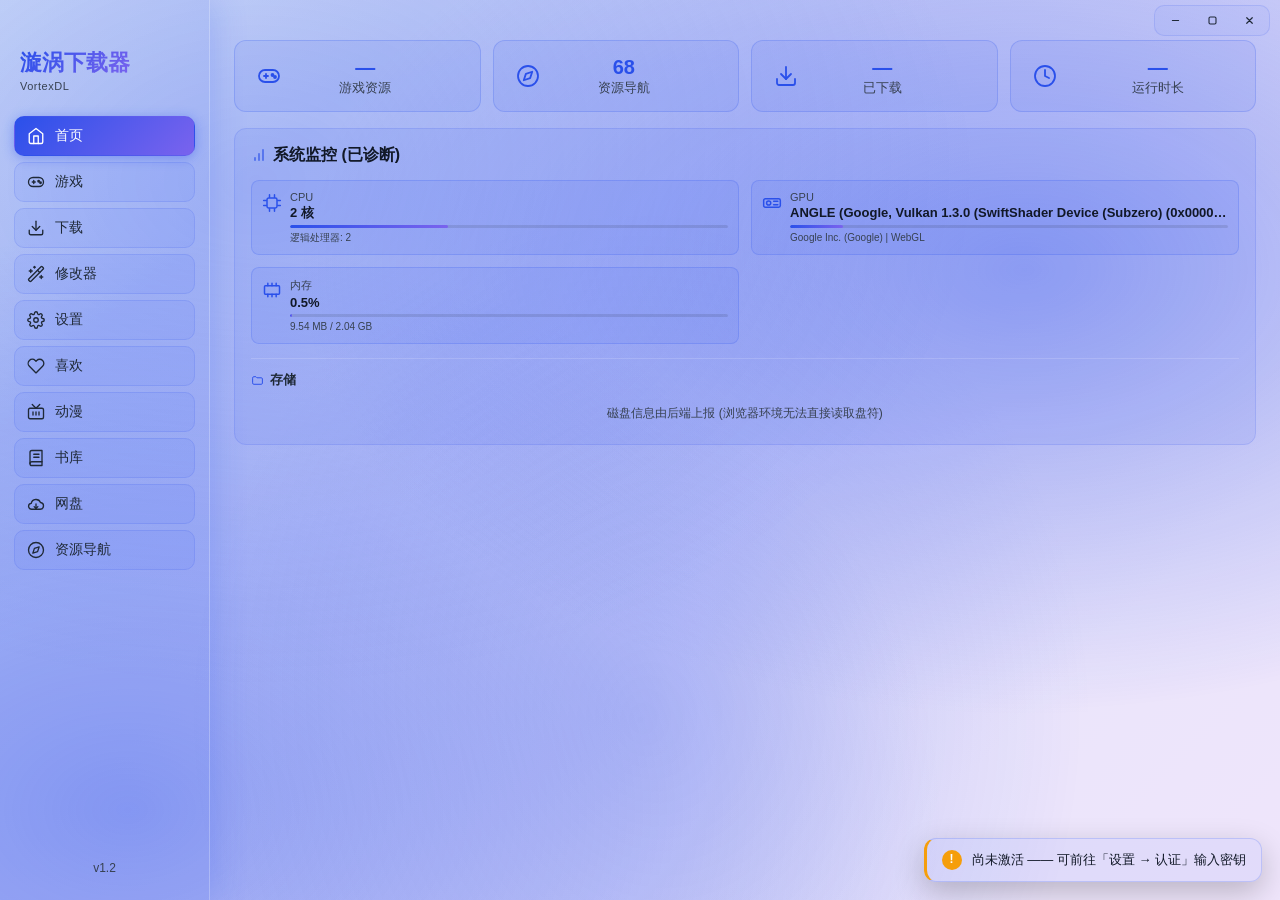
==== commit 72145d40: "v1.2: 新增网盘解析模块（夸克/百度/迅雷，36 个单测）；自动更新加国内加速镜像回退；修 updater 总超时与 NSIS 注册表视图" ====
--- a/VortexDL/src/index.html
+++ b/VortexDL/src/index.html
@@ -64,13 +64,18 @@
                     <span class="nav-icon"><svg viewBox="0 0 24 24" fill="none" stroke="currentColor" stroke-width="1.8" stroke-linecap="round" stroke-linejoin="round"><path d="M4 19.5A2.5 2.5 0 0 1 6.5 17H20"/><path d="M6.5 2H20v20H6.5A2.5 2.5 0 0 1 4 19.5v-15A2.5 2.5 0 0 1 6.5 2z"/><line x1="9" y1="7" x2="16" y2="7"/><line x1="9" y1="11" x2="16" y2="11"/></svg></span>
                     <span class="nav-label">书库</span>
                 </button>
+                <!-- ★ 网盘解析（夸克/百度分享链接 → 直链 → 交给下载引擎） -->
+                <button class="nav-btn" data-page="netdisk">
+                    <span class="nav-icon"><svg viewBox="0 0 24 24" fill="none" stroke="currentColor" stroke-width="1.8" stroke-linecap="round" stroke-linejoin="round"><path d="M17.5 19a4.5 4.5 0 0 0 .5-8.97A6.5 6.5 0 0 0 5.6 11.2A3.9 3.9 0 0 0 6.5 19z"/><path d="M12 12v6"/><path d="m9.5 15.5 2.5 2.5 2.5-2.5"/></svg></span>
+                    <span class="nav-label">网盘</span>
+                </button>
                 <button class="nav-btn" data-page="resources">
                     <span class="nav-icon"><svg viewBox="0 0 24 24" fill="none" stroke="currentColor" stroke-width="1.8" stroke-linecap="round" stroke-linejoin="round"><circle cx="12" cy="12" r="10"/><polygon points="16.24 7.76 14.12 14.12 7.76 16.24 9.88 9.88 16.24 7.76"/></svg></span>
                     <span class="nav-label">资源导航</span>
                 </button>
             </nav>
             <div class="sidebar-footer">
-                <span class="version" id="app-version">v1.1</span>
+                <span class="version" id="app-version">v1.2</span>
             </div>
         </aside>
 
@@ -507,6 +512,92 @@
 
 
             <!-- 资源导航页 -->
+            <!-- ★ 网盘解析页。左导轨三档：解析下载 / 我的网盘 / 登录设置。
+                 解析出来的直链交给现有的 start_download（多线程 + 断点续传 + 解压全复用）。 -->
+            <section id="page-netdisk" class="page">
+                <h2 class="page-title"><span class="inline-icon"><svg viewBox="0 0 24 24" fill="none" stroke="currentColor" stroke-width="1.8" stroke-linecap="round" stroke-linejoin="round"><path d="M17.5 19a4.5 4.5 0 0 0 .5-8.97A6.5 6.5 0 0 0 5.6 11.2A3.9 3.9 0 0 0 6.5 19z"/><path d="M12 12v6"/><path d="m9.5 15.5 2.5 2.5 2.5-2.5"/></svg></span>网盘解析</h2>
+                <div class="mod-shell">
+                    <nav class="mod-rail" data-rail="netdisk">
+                        <button class="mod-rail-btn active" data-tab="parse">解析下载</button>
+                        <button class="mod-rail-btn" data-tab="mine">我的网盘</button>
+                        <button class="mod-rail-btn" data-tab="setup">登录设置</button>
+                    </nav>
+                    <div class="mod-body">
+                        <!-- ===== 解析下载 ===== -->
+                        <div class="mod-panel active" data-tab="parse">
+                            <div class="pan-bar">
+                                <input type="text" id="pan-url" class="setting-input" autocomplete="off"
+                                       placeholder="粘贴分享链接 —— 夸克 / 百度（例：https://pan.quark.cn/s/xxxx）">
+                                <input type="text" id="pan-pwd" class="setting-input pan-pwd" autocomplete="off"
+                                       maxlength="8" placeholder="提取码">
+                                <button class="btn btn-primary" id="pan-parse-btn">解析</button>
+                            </div>
+                            <div class="kernel-tip">
+                                <b>支持</b>：夸克网盘、百度网盘的<b>分享链接</b>；迅雷云盘只支持「我的网盘」（它的分享链接全网没有公开可用的解析方式）。<br>
+                                解析出来的是<b>带签名的临时直链</b>，会过期 —— 解析完尽快下载。需要登录态的网盘请先去
+                                「登录设置」粘贴你自己的 Cookie。
+                            </div>
+                            <div class="pan-status" id="pan-status" style="display:none"></div>
+                            <div class="pan-head" id="pan-head" style="display:none">
+                                <label class="pan-check"><input type="checkbox" id="pan-all"> 全选</label>
+                                <span class="pan-count" id="pan-count"></span>
+                                <button class="btn btn-primary" id="pan-dl-btn">下载选中</button>
+                            </div>
+                            <div class="pan-list" id="pan-list"></div>
+                        </div>
+                        <!-- ===== 我的网盘 ===== -->
+                        <div class="mod-panel" data-tab="mine">
+                            <div class="pan-bar">
+                                <select class="setting-input pan-drive" id="pan-mine-drive">
+                                    <option value="xunlei">迅雷云盘</option>
+                                </select>
+                                <button class="btn btn-primary" id="pan-mine-load">读取文件列表</button>
+                            </div>
+                            <div class="kernel-tip">
+                                目前只做了迅雷的「我的网盘」（接口有公开实现、可验证）。
+                                夸克/百度请用分享链接方式。
+                            </div>
+                            <div class="pan-status" id="pan-mine-status" style="display:none"></div>
+                            <div class="pan-list" id="pan-mine-list"></div>
+                        </div>
+                        <!-- ===== 登录设置 ===== -->
+                        <div class="mod-panel" data-tab="setup">
+                            <div class="kernel-tip">
+                                网盘的下载直链是<b>按账号签名</b>的，必须带登录态。这里只存你<b>自己粘贴</b>的 Cookie，
+                                不存账号密码，也不会外发。粘贴方法：浏览器登录网盘 → F12 → Network → 随便点一个请求 →
+                                复制请求头里的 <code>Cookie:</code> 整行（迅雷是复制 <code>refresh_token</code>）。
+                            </div>
+                            <div class="pan-cookie-row" data-drive="quark">
+                                <div class="pan-cookie-head"><b>夸克网盘</b><span class="pan-cookie-state" id="pan-state-quark">未设置</span></div>
+                                <textarea class="setting-input pan-cookie" id="pan-cookie-quark" rows="3"
+                                          placeholder="Cookie（需要含 __puus；分享直下还需要 __pugs）"></textarea>
+                                <div class="pan-cookie-actions">
+                                    <button class="btn" data-pan-save="quark">保存</button>
+                                    <button class="btn" data-pan-clear="quark">清除</button>
+                                </div>
+                            </div>
+                            <div class="pan-cookie-row" data-drive="baidu">
+                                <div class="pan-cookie-head"><b>百度网盘</b><span class="pan-cookie-state" id="pan-state-baidu">未设置</span></div>
+                                <textarea class="setting-input pan-cookie" id="pan-cookie-baidu" rows="3"
+                                          placeholder="Cookie（至少要有 BDUSS，最好连 BAIDUID / STOKEN 一起）"></textarea>
+                                <div class="pan-cookie-actions">
+                                    <button class="btn" data-pan-save="baidu">保存</button>
+                                    <button class="btn" data-pan-clear="baidu">清除</button>
+                                </div>
+                            </div>
+                            <div class="pan-cookie-row" data-drive="xunlei">
+                                <div class="pan-cookie-head"><b>迅雷云盘</b><span class="pan-cookie-state" id="pan-state-xunlei">未设置</span></div>
+                                <textarea class="setting-input pan-cookie" id="pan-cookie-xunlei" rows="2"
+                                          placeholder="refresh_token（不是 Cookie；从浏览器登录迅雷后的请求体里取）"></textarea>
+                                <div class="pan-cookie-actions">
+                                    <button class="btn" data-pan-save="xunlei">保存</button>
+                                    <button class="btn" data-pan-clear="xunlei">清除</button>
+                                </div>
+                            </div>
+                        </div>
+                    </div>
+                </div>
+            </section>
             <section id="page-resources" class="page">
                 <h2 class="page-title"><span class="inline-icon"><svg viewBox="0 0 24 24" fill="none" stroke="currentColor" stroke-width="1.8" stroke-linecap="round" stroke-linejoin="round"><circle cx="12" cy="12" r="10"/><polygon points="16.24 7.76 14.12 14.12 7.76 16.24 9.88 9.88 16.24 7.76"/></svg></span>资源导航</h2>
                 <div id="resources-grid" class="nav-grid" style="grid-template-columns: repeat(auto-fill, minmax(160px, 1fr)); gap: 12px;"></div>
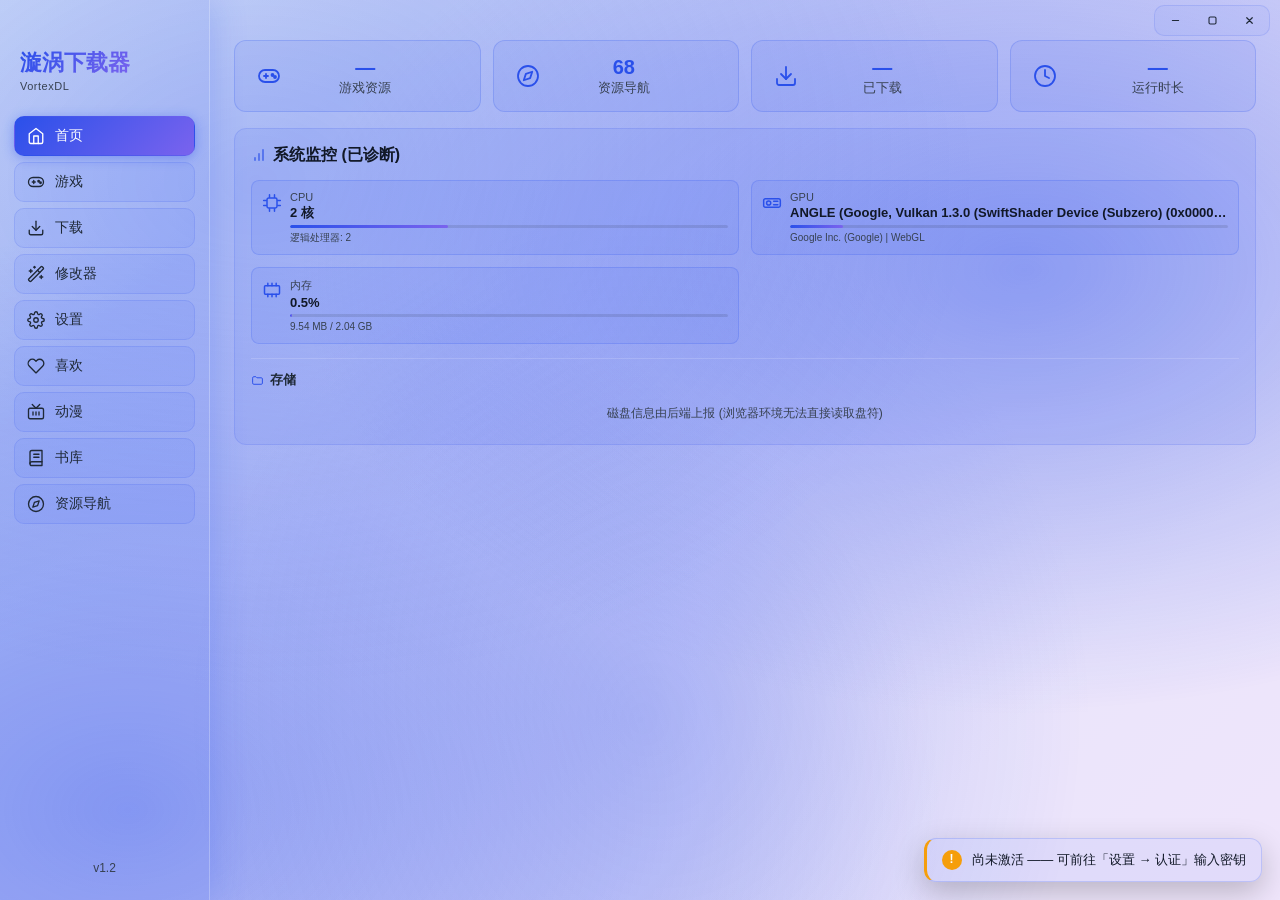
==== commit c554f3b8: "按要求移除网盘页（后端解析能力保留）；修夸克分享直下：share_fid_token 必须与本次 stoken 同会话取，否则报 41020" ====
--- a/VortexDL/src/index.html
+++ b/VortexDL/src/index.html
@@ -63,11 +63,6 @@
                 <button class="nav-btn" data-page="books">
                     <span class="nav-icon"><svg viewBox="0 0 24 24" fill="none" stroke="currentColor" stroke-width="1.8" stroke-linecap="round" stroke-linejoin="round"><path d="M4 19.5A2.5 2.5 0 0 1 6.5 17H20"/><path d="M6.5 2H20v20H6.5A2.5 2.5 0 0 1 4 19.5v-15A2.5 2.5 0 0 1 6.5 2z"/><line x1="9" y1="7" x2="16" y2="7"/><line x1="9" y1="11" x2="16" y2="11"/></svg></span>
                     <span class="nav-label">书库</span>
-                </button>
-                <!-- ★ 网盘解析（夸克/百度分享链接 → 直链 → 交给下载引擎） -->
-                <button class="nav-btn" data-page="netdisk">
-                    <span class="nav-icon"><svg viewBox="0 0 24 24" fill="none" stroke="currentColor" stroke-width="1.8" stroke-linecap="round" stroke-linejoin="round"><path d="M17.5 19a4.5 4.5 0 0 0 .5-8.97A6.5 6.5 0 0 0 5.6 11.2A3.9 3.9 0 0 0 6.5 19z"/><path d="M12 12v6"/><path d="m9.5 15.5 2.5 2.5 2.5-2.5"/></svg></span>
-                    <span class="nav-label">网盘</span>
                 </button>
                 <button class="nav-btn" data-page="resources">
                     <span class="nav-icon"><svg viewBox="0 0 24 24" fill="none" stroke="currentColor" stroke-width="1.8" stroke-linecap="round" stroke-linejoin="round"><circle cx="12" cy="12" r="10"/><polygon points="16.24 7.76 14.12 14.12 7.76 16.24 9.88 9.88 16.24 7.76"/></svg></span>
@@ -512,92 +507,6 @@
 
 
             <!-- 资源导航页 -->
-            <!-- ★ 网盘解析页。左导轨三档：解析下载 / 我的网盘 / 登录设置。
-                 解析出来的直链交给现有的 start_download（多线程 + 断点续传 + 解压全复用）。 -->
-            <section id="page-netdisk" class="page">
-                <h2 class="page-title"><span class="inline-icon"><svg viewBox="0 0 24 24" fill="none" stroke="currentColor" stroke-width="1.8" stroke-linecap="round" stroke-linejoin="round"><path d="M17.5 19a4.5 4.5 0 0 0 .5-8.97A6.5 6.5 0 0 0 5.6 11.2A3.9 3.9 0 0 0 6.5 19z"/><path d="M12 12v6"/><path d="m9.5 15.5 2.5 2.5 2.5-2.5"/></svg></span>网盘解析</h2>
-                <div class="mod-shell">
-                    <nav class="mod-rail" data-rail="netdisk">
-                        <button class="mod-rail-btn active" data-tab="parse">解析下载</button>
-                        <button class="mod-rail-btn" data-tab="mine">我的网盘</button>
-                        <button class="mod-rail-btn" data-tab="setup">登录设置</button>
-                    </nav>
-                    <div class="mod-body">
-                        <!-- ===== 解析下载 ===== -->
-                        <div class="mod-panel active" data-tab="parse">
-                            <div class="pan-bar">
-                                <input type="text" id="pan-url" class="setting-input" autocomplete="off"
-                                       placeholder="粘贴分享链接 —— 夸克 / 百度（例：https://pan.quark.cn/s/xxxx）">
-                                <input type="text" id="pan-pwd" class="setting-input pan-pwd" autocomplete="off"
-                                       maxlength="8" placeholder="提取码">
-                                <button class="btn btn-primary" id="pan-parse-btn">解析</button>
-                            </div>
-                            <div class="kernel-tip">
-                                <b>支持</b>：夸克网盘、百度网盘的<b>分享链接</b>；迅雷云盘只支持「我的网盘」（它的分享链接全网没有公开可用的解析方式）。<br>
-                                解析出来的是<b>带签名的临时直链</b>，会过期 —— 解析完尽快下载。需要登录态的网盘请先去
-                                「登录设置」粘贴你自己的 Cookie。
-                            </div>
-                            <div class="pan-status" id="pan-status" style="display:none"></div>
-                            <div class="pan-head" id="pan-head" style="display:none">
-                                <label class="pan-check"><input type="checkbox" id="pan-all"> 全选</label>
-                                <span class="pan-count" id="pan-count"></span>
-                                <button class="btn btn-primary" id="pan-dl-btn">下载选中</button>
-                            </div>
-                            <div class="pan-list" id="pan-list"></div>
-                        </div>
-                        <!-- ===== 我的网盘 ===== -->
-                        <div class="mod-panel" data-tab="mine">
-                            <div class="pan-bar">
-                                <select class="setting-input pan-drive" id="pan-mine-drive">
-                                    <option value="xunlei">迅雷云盘</option>
-                                </select>
-                                <button class="btn btn-primary" id="pan-mine-load">读取文件列表</button>
-                            </div>
-                            <div class="kernel-tip">
-                                目前只做了迅雷的「我的网盘」（接口有公开实现、可验证）。
-                                夸克/百度请用分享链接方式。
-                            </div>
-                            <div class="pan-status" id="pan-mine-status" style="display:none"></div>
-                            <div class="pan-list" id="pan-mine-list"></div>
-                        </div>
-                        <!-- ===== 登录设置 ===== -->
-                        <div class="mod-panel" data-tab="setup">
-                            <div class="kernel-tip">
-                                网盘的下载直链是<b>按账号签名</b>的，必须带登录态。这里只存你<b>自己粘贴</b>的 Cookie，
-                                不存账号密码，也不会外发。粘贴方法：浏览器登录网盘 → F12 → Network → 随便点一个请求 →
-                                复制请求头里的 <code>Cookie:</code> 整行（迅雷是复制 <code>refresh_token</code>）。
-                            </div>
-                            <div class="pan-cookie-row" data-drive="quark">
-                                <div class="pan-cookie-head"><b>夸克网盘</b><span class="pan-cookie-state" id="pan-state-quark">未设置</span></div>
-                                <textarea class="setting-input pan-cookie" id="pan-cookie-quark" rows="3"
-                                          placeholder="Cookie（需要含 __puus；分享直下还需要 __pugs）"></textarea>
-                                <div class="pan-cookie-actions">
-                                    <button class="btn" data-pan-save="quark">保存</button>
-                                    <button class="btn" data-pan-clear="quark">清除</button>
-                                </div>
-                            </div>
-                            <div class="pan-cookie-row" data-drive="baidu">
-                                <div class="pan-cookie-head"><b>百度网盘</b><span class="pan-cookie-state" id="pan-state-baidu">未设置</span></div>
-                                <textarea class="setting-input pan-cookie" id="pan-cookie-baidu" rows="3"
-                                          placeholder="Cookie（至少要有 BDUSS，最好连 BAIDUID / STOKEN 一起）"></textarea>
-                                <div class="pan-cookie-actions">
-                                    <button class="btn" data-pan-save="baidu">保存</button>
-                                    <button class="btn" data-pan-clear="baidu">清除</button>
-                                </div>
-                            </div>
-                            <div class="pan-cookie-row" data-drive="xunlei">
-                                <div class="pan-cookie-head"><b>迅雷云盘</b><span class="pan-cookie-state" id="pan-state-xunlei">未设置</span></div>
-                                <textarea class="setting-input pan-cookie" id="pan-cookie-xunlei" rows="2"
-                                          placeholder="refresh_token（不是 Cookie；从浏览器登录迅雷后的请求体里取）"></textarea>
-                                <div class="pan-cookie-actions">
-                                    <button class="btn" data-pan-save="xunlei">保存</button>
-                                    <button class="btn" data-pan-clear="xunlei">清除</button>
-                                </div>
-                            </div>
-                        </div>
-                    </div>
-                </div>
-            </section>
             <section id="page-resources" class="page">
                 <h2 class="page-title"><span class="inline-icon"><svg viewBox="0 0 24 24" fill="none" stroke="currentColor" stroke-width="1.8" stroke-linecap="round" stroke-linejoin="round"><circle cx="12" cy="12" r="10"/><polygon points="16.24 7.76 14.12 14.12 7.76 16.24 9.88 9.88 16.24 7.76"/></svg></span>资源导航</h2>
                 <div id="resources-grid" class="nav-grid" style="grid-template-columns: repeat(auto-fill, minmax(160px, 1fr)); gap: 12px;"></div>
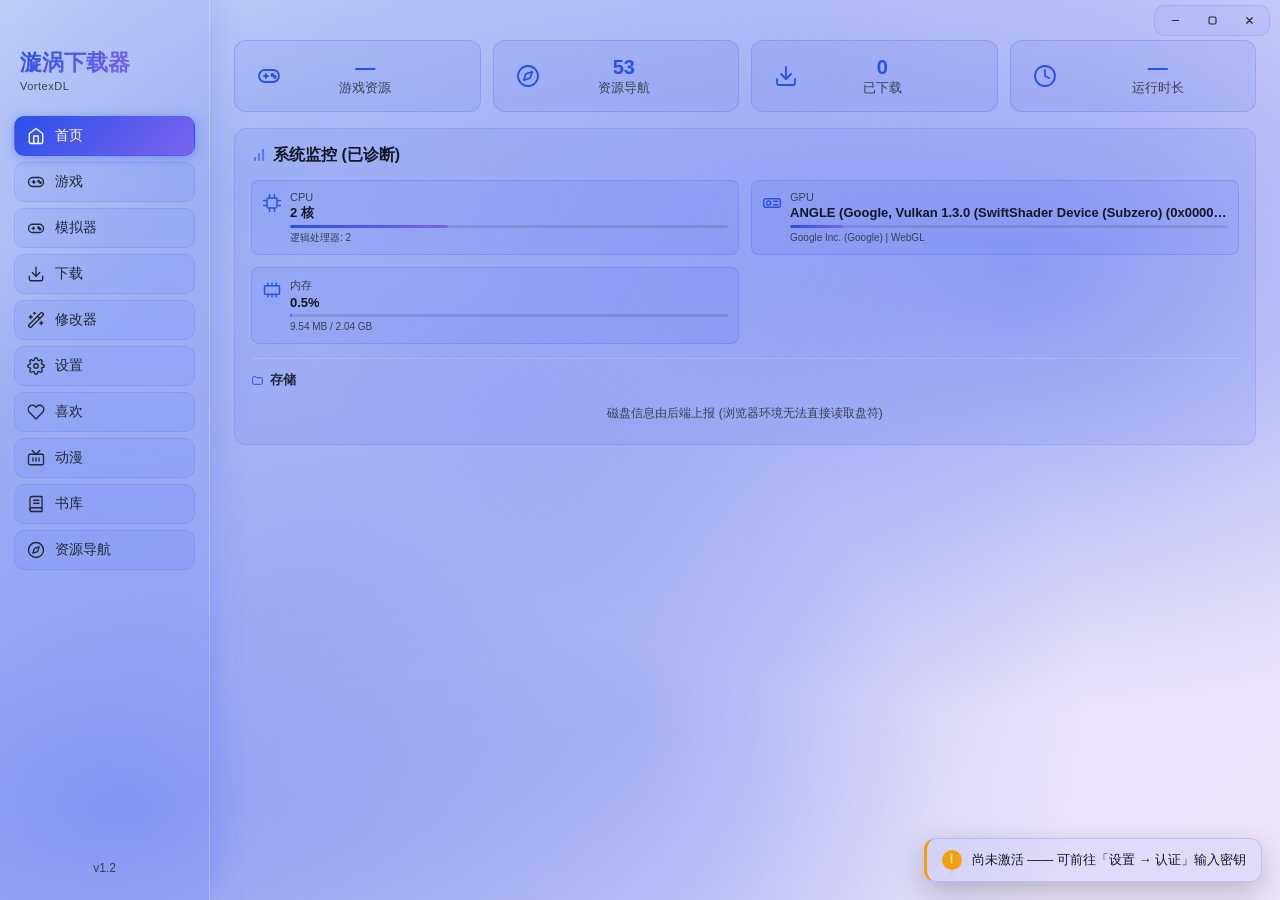
==== commit 38f33104: "v1.6.2：Switch 详情页改用与普通/成人游戏相同的布局、模拟器内置、图标重画、中文化" ====
--- a/VortexDL/src/index.html
+++ b/VortexDL/src/index.html
@@ -37,6 +37,10 @@
                 <button class="nav-btn" data-page="game">
                     <span class="nav-icon"><svg viewBox="0 0 24 24" fill="none" stroke="currentColor" stroke-width="1.8" stroke-linecap="round" stroke-linejoin="round"><rect x="2" y="6" width="20" height="12" rx="6"/><line x1="7" y1="12" x2="11" y2="12"/><line x1="9" y1="10" x2="9" y2="14"/><circle cx="15.5" cy="11" r="1"/><circle cx="18" cy="13" r="1"/></svg></span>
                     <span class="nav-label">游戏</span>
+                </button>
+                <button class="nav-btn" data-page="emulator">
+                    <span class="nav-icon"><svg viewBox="0 0 24 24" fill="none" stroke="currentColor" stroke-width="1.8" stroke-linecap="round" stroke-linejoin="round"><rect x="2" y="7" width="20" height="11" rx="5.5"/><path d="M7 12.5h3"/><path d="M8.5 11v3"/><circle cx="15.5" cy="11.5" r="1"/><circle cx="17.5" cy="13.5" r="1"/></svg></span>
+                    <span class="nav-label">模拟器</span>
                 </button>
                 <button class="nav-btn" data-page="downloads">
                     <span class="nav-icon"><svg viewBox="0 0 24 24" fill="none" stroke="currentColor" stroke-width="1.8" stroke-linecap="round" stroke-linejoin="round"><path d="M21 15v4a2 2 0 0 1-2 2H5a2 2 0 0 1-2-2v-4"/><polyline points="7 10 12 15 17 10"/><line x1="12" y1="15" x2="12" y2="3"/></svg></span>
@@ -96,7 +100,7 @@
                         </div>
                         <div class="card-arrow">→</div>
                     </div>
-                    <div class="stat-card stat-downloaded section-card clickable-card" data-page="downloads">
+                    <div class="stat-card stat-downloaded section-card clickable-card" data-page="downloads" title="累计下载完成的项目数（同一文件重下多次只算 1 个；文件删除后仍计入）">
                         <div class="stat-card-icon"><svg viewBox="0 0 24 24" fill="none" stroke="currentColor" stroke-width="1.8" stroke-linecap="round" stroke-linejoin="round"><path d="M21 15v4a2 2 0 0 1-2 2H5a2 2 0 0 1-2-2v-4"/><polyline points="7 10 12 15 17 10"/><line x1="12" y1="15" x2="12" y2="3"/></svg></div>
                         <div class="stat-card-body">
                             <div class="stat-card-value" id="home-downloaded-count">—</div>
@@ -170,6 +174,14 @@
                             </div>
                             <div class="card-arrow">→</div>
                         </div>
+                        <div class="section-card" data-view="switch">
+                            <div class="card-icon card-icon-switch"><svg viewBox="0 0 24 24" fill="none" stroke="currentColor" stroke-width="2" stroke-linecap="round" stroke-linejoin="round"><path d="M8.6 3.6h-1A4.1 4.1 0 0 0 3.5 7.7v8.6a4.1 4.1 0 0 0 4.1 4.1h1a1.2 1.2 0 0 0 1.2-1.2V4.8a1.2 1.2 0 0 0-1.2-1.2z"/><path d="M15.4 3.6h1a4.1 4.1 0 0 1 4.1 4.1v8.6a4.1 4.1 0 0 1-4.1 4.1h-1a1.2 1.2 0 0 1-1.2-1.2V4.8a1.2 1.2 0 0 1 1.2-1.2z"/><circle cx="6.9" cy="8.6" r="1.5" fill="currentColor" stroke="none"/><circle cx="17.1" cy="15.4" r="1.5" fill="currentColor" stroke="none"/><path d="M16.2 7.4h1.8M17.1 6.5v1.8"/></svg></div>
+                            <div class="card-content">
+                                <h3>Switch 游戏</h3>
+                                <p>NS 游戏库 · 图标分类 · 一键下载与启动</p>
+                            </div>
+                            <div class="card-arrow">→</div>
+                        </div>
                         <div class="section-card" data-view="adult">
                             <div class="card-icon card-icon-adult"><svg viewBox="0 0 24 24" fill="none" stroke="currentColor" stroke-width="1.8" stroke-linecap="round" stroke-linejoin="round"><path d="M17 21v-2a4 4 0 0 0-4-4H5a4 4 0 0 0-4 4v2"/><circle cx="9" cy="7" r="4"/><path d="M23 21v-2a4 4 0 0 0-3-3.87"/><path d="M16 3.13a4 4 0 0 1 0 7.75"/></svg></div>
                             <div class="card-content">
@@ -208,6 +220,24 @@
                      挂在 GX 视图里时，从 GX **详情页**（同级视图）点下载，
                      弹窗即使自己 display 成空值，也照样被父级的 display:none 压掉 ——
                      表现就是「点了下载没反应」。 -->
+
+                <!-- Switch 游戏视图 (2026-10-18) -->
+                <div class="view-detail" data-view="switch" style="display:none;">
+                    <div class="toolbar">
+                        <button class="back-to-cards" data-action="back">← 返回</button>
+                        <div class="filters">
+                            <select id="sw-category-filter"><option value="全部">全部类型</option></select>
+                        </div>
+                        <div class="search-box sw-search-box">
+                            <input type="text" id="sw-search-input" placeholder="搜索 Switch 游戏..." autocomplete="off">
+                            <button id="sw-search-btn">搜索</button>
+                        </div>
+                        <button class="btn btn-secondary" id="sw-sync-btn" title="重新抓取游戏目录">同步</button>
+                    </div>
+                    <div class="gx-status-bar"><span id="sw-status">尚未同步</span></div>
+                    <div id="sw-grid" class="game-grid"><div class="loading">加载中...</div></div>
+                    <div id="sw-scroll-loader" class="scroll-loader"><div class="loading">向下滚动加载更多...</div></div>
+                </div>
 
                 <!-- 成人游戏视图 (独立页面, 独立分类标签) -->
                 <div class="view-detail" data-view="adult" style="display:none;">
@@ -307,8 +337,41 @@
             <!-- 下载页 -->
             <section id="page-downloads" class="page">
                 <h2 class="page-title">下载列表</h2>
+                <!-- ★ 2026-10-18: 顶部「粘贴网盘链接」输入条已移除（用户要求）。
+                     后端 pan_* 解析命令保留，网盘分享链接仍可在游戏详情页/下载弹窗里用。 -->
+                <!-- ★ 多选批量操作栏 (2026-10-18): 点任意一条的进度条即可选中/取消，
+                     选中后这里以浮动条形式弹出（不占布局，不会把列表顶下去） -->
+                <div id="dl-batch-bar" class="dl-batch-bar" hidden>
+                    <span class="dl-batch-count">已选 <b id="dl-batch-n">0</b> 项</span>
+                    <div class="dl-batch-actions">
+                        <button class="btn btn-secondary btn-small" data-dl-batch="select-all">全选</button>
+                        <button class="btn btn-secondary btn-small" data-dl-batch="pause">暂停</button>
+                        <button class="btn btn-secondary btn-small" data-dl-batch="resume">继续</button>
+                        <button class="btn btn-secondary btn-small" data-dl-batch="retry">重试</button>
+                        <button class="btn btn-danger btn-small" data-dl-batch="remove">删除记录</button>
+                        <button class="btn btn-secondary btn-small" data-dl-batch="clear">取消选择</button>
+                    </div>
+                </div>
                 <div id="download-list" class="download-list">
                     <div class="empty-state">暂无下载任务</div>
+                </div>
+            </section>
+
+            <!-- 模拟器 / 已下载 Switch 游戏管理 (2026-10-19) -->
+            <section id="page-emulator" class="page">
+                <h2 class="page-title"><span class="inline-icon"><svg viewBox="0 0 24 24" fill="none" stroke="currentColor" stroke-width="1.8" stroke-linecap="round" stroke-linejoin="round"><rect x="2" y="7" width="20" height="11" rx="5.5"/><path d="M7 12.5h3"/><path d="M8.5 11v3"/><circle cx="15.5" cy="11.5" r="1"/><circle cx="17.5" cy="13.5" r="1"/></svg></span>模拟器</h2>
+                <div class="toolbar emu-toolbar">
+                    <div class="emu-status-wrap">
+                        <span id="emu-status" class="emu-status-text">检测中…</span>
+                        <span id="emu-status-sub" class="emu-status-sub"></span>
+                    </div>
+                    <button class="btn btn-secondary" id="emu-refresh-btn">刷新</button>
+                    <button class="btn btn-secondary" id="emu-install-btn" title="从安装包重新释出内置模拟器">重新安装模拟器</button>
+                    <button class="btn btn-secondary" id="emu-folder-btn">打开游戏目录</button>
+                    <button class="btn btn-secondary" id="emu-emu-folder-btn">打开模拟器目录</button>
+                </div>
+                <div id="emu-grid" class="game-grid">
+                    <div class="loading">加载中...</div>
                 </div>
             </section>
 
@@ -543,6 +606,18 @@
                             <div class="kernel-tip">
                                 <span class="inline-icon"><svg viewBox="0 0 24 24" fill="none" stroke="currentColor" stroke-width="1.8" stroke-linecap="round" stroke-linejoin="round"><path d="M9 18h6"/><path d="M10 22h4"/><path d="M12 2a7 7 0 0 0-4 12.7V17h8v-2.3A7 7 0 0 0 12 2z"/></svg></span>是否解压、是否创建快捷方式等选项，已在每次下载前的弹窗中按资源类型单独确认（BT 种子解析后 / HTTP 直链 / KO 资源均会显示）。
                             </div>
+                        </div>
+                    </div>
+
+                    <div class="setting-group">
+                        <h3>软件更新</h3>
+                        <div class="setting-item">
+                            <label>当前版本</label>
+                            <span id="app-update-version" class="kernel-version-badge">v1.4.2</span>
+                            <button id="app-check-update-btn" class="btn btn-secondary">检查更新</button>
+                        </div>
+                        <div class="setting-item">
+                            <div class="kernel-tip" id="app-update-status">启动时自动检查 GitHub 最新 Release；也可以点「检查更新」立即检查。</div>
                         </div>
                     </div>
 
@@ -801,6 +876,18 @@
             </div>
 
             <!-- 下载链接选择弹窗（多链接时） -->
+            <!-- 网盘分享：文件选择（分享里不止一个文件时弹） -->
+            <div id="pan-pick-modal" class="modal" style="display:none;">
+                <div class="modal-overlay" onclick="closePanPick()"></div>
+                <div class="modal-card">
+                    <div class="modal-header">
+                        <h3 id="pan-pick-title">选择要下载的文件</h3>
+                        <button class="modal-close" onclick="closePanPick()">✕</button>
+                    </div>
+                    <div id="pan-pick-body" class="modal-body"></div>
+                </div>
+            </div>
+
             <div id="link-select-modal" class="modal" style="display:none;">
                 <div class="modal-overlay" onclick="closeLinkSelect()"></div>
                 <div class="modal-card">
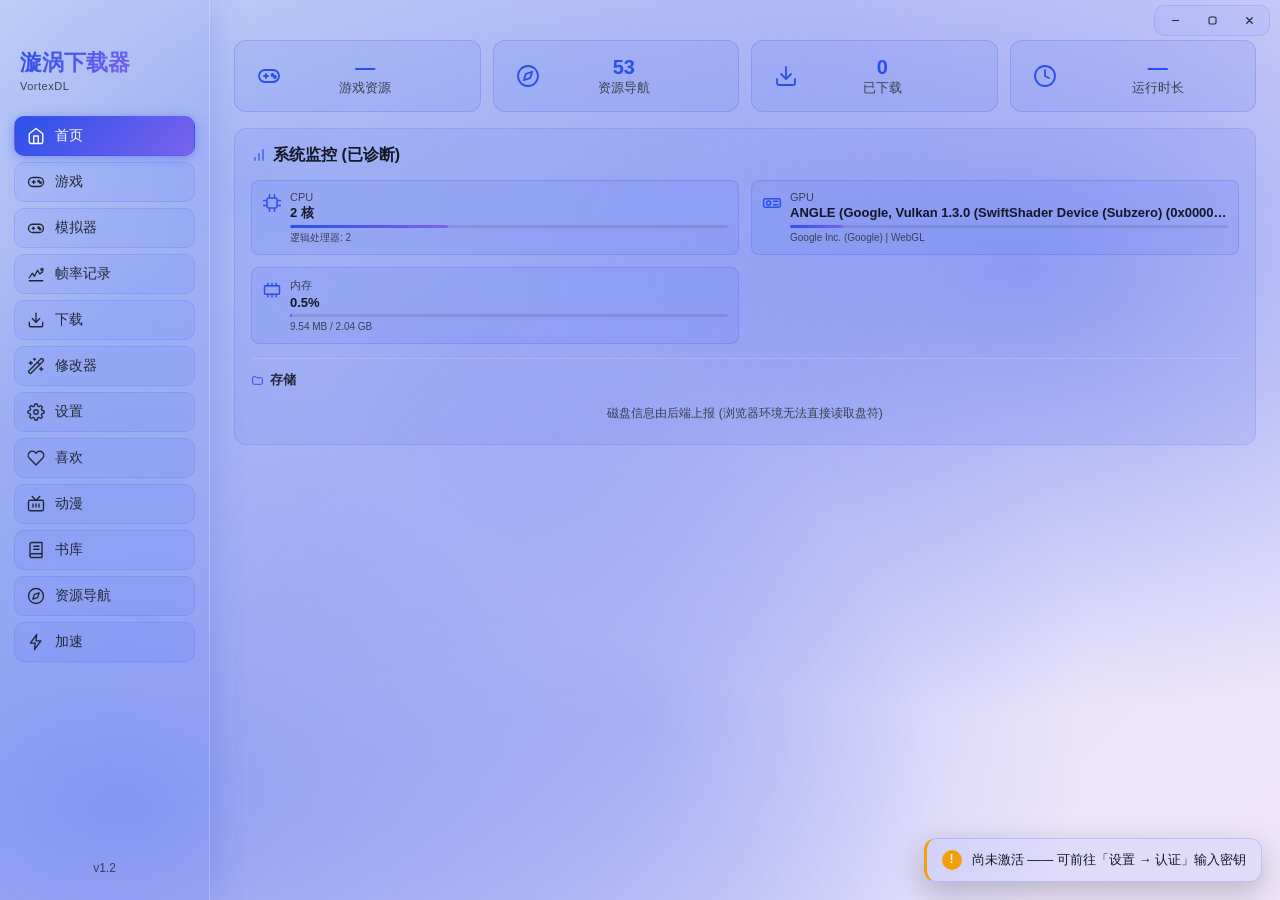
==== commit 50bdb057: "v1.7.0：Switch 图标重画、移植游戏资源路径改用 sdmc junction 兜底、包质量诊断、模拟器改随软件安装（含迁移完整性校验）、模拟器页改悬浮窗控制中心、新增帧率记录（含 0.1% " ====
--- a/VortexDL/src/index.html
+++ b/VortexDL/src/index.html
@@ -41,6 +41,11 @@
                 <button class="nav-btn" data-page="emulator">
                     <span class="nav-icon"><svg viewBox="0 0 24 24" fill="none" stroke="currentColor" stroke-width="1.8" stroke-linecap="round" stroke-linejoin="round"><rect x="2" y="7" width="20" height="11" rx="5.5"/><path d="M7 12.5h3"/><path d="M8.5 11v3"/><circle cx="15.5" cy="11.5" r="1"/><circle cx="17.5" cy="13.5" r="1"/></svg></span>
                     <span class="nav-label">模拟器</span>
+                </button>
+                <!-- 帧率记录（2026-10-20）：放在「下载」上方 -->
+                <button class="nav-btn" data-page="fps">
+                    <span class="nav-icon"><svg viewBox="0 0 24 24" fill="none" stroke="currentColor" stroke-width="1.8" stroke-linecap="round" stroke-linejoin="round"><path d="M3 17l4-6 3 4 4-8 3 5 4-3"/><path d="M3 21h18"/><circle cx="20" cy="6" r="1.4"/></svg></span>
+                    <span class="nav-label">帧率记录</span>
                 </button>
                 <button class="nav-btn" data-page="downloads">
                     <span class="nav-icon"><svg viewBox="0 0 24 24" fill="none" stroke="currentColor" stroke-width="1.8" stroke-linecap="round" stroke-linejoin="round"><path d="M21 15v4a2 2 0 0 1-2 2H5a2 2 0 0 1-2-2v-4"/><polyline points="7 10 12 15 17 10"/><line x1="12" y1="15" x2="12" y2="3"/></svg></span>
@@ -72,6 +77,11 @@
                     <span class="nav-icon"><svg viewBox="0 0 24 24" fill="none" stroke="currentColor" stroke-width="1.8" stroke-linecap="round" stroke-linejoin="round"><circle cx="12" cy="12" r="10"/><polygon points="16.24 7.76 14.12 14.12 7.76 16.24 9.88 9.88 16.24 7.76"/></svg></span>
                     <span class="nav-label">资源导航</span>
                 </button>
+                <!-- 加速（2026-10-20）：按用户要求放在左侧最下面 -->
+                <button class="nav-btn" data-page="accel">
+                    <span class="nav-icon"><svg viewBox="0 0 24 24" fill="none" stroke="currentColor" stroke-width="1.8" stroke-linecap="round" stroke-linejoin="round"><path d="M13 2 4.5 13.5H11l-1 8.5 8.5-11.5H12l1-8.5Z"/></svg></span>
+                    <span class="nav-label">加速</span>
+                </button>
             </nav>
             <div class="sidebar-footer">
                 <span class="version" id="app-version">v1.2</span>
@@ -175,7 +185,7 @@
                             <div class="card-arrow">→</div>
                         </div>
                         <div class="section-card" data-view="switch">
-                            <div class="card-icon card-icon-switch"><svg viewBox="0 0 24 24" fill="none" stroke="currentColor" stroke-width="2" stroke-linecap="round" stroke-linejoin="round"><path d="M8.6 3.6h-1A4.1 4.1 0 0 0 3.5 7.7v8.6a4.1 4.1 0 0 0 4.1 4.1h1a1.2 1.2 0 0 0 1.2-1.2V4.8a1.2 1.2 0 0 0-1.2-1.2z"/><path d="M15.4 3.6h1a4.1 4.1 0 0 1 4.1 4.1v8.6a4.1 4.1 0 0 1-4.1 4.1h-1a1.2 1.2 0 0 1-1.2-1.2V4.8a1.2 1.2 0 0 1 1.2-1.2z"/><circle cx="6.9" cy="8.6" r="1.5" fill="currentColor" stroke="none"/><circle cx="17.1" cy="15.4" r="1.5" fill="currentColor" stroke="none"/><path d="M16.2 7.4h1.8M17.1 6.5v1.8"/></svg></div>
+                            <div class="card-icon card-icon-switch"><svg viewBox="0 0 24 24" fill="none" stroke="currentColor" stroke-width="1.9" stroke-linecap="round" stroke-linejoin="round"><path d="M9.2 3.2H7.6A4.4 4.4 0 0 0 3.2 7.6v8.8a4.4 4.4 0 0 0 4.4 4.4h1.6a1.4 1.4 0 0 0 1.4-1.4V4.6a1.4 1.4 0 0 0-1.4-1.4Z"/><path d="M14.8 3.2h1.6a4.4 4.4 0 0 1 4.4 4.4v8.8a4.4 4.4 0 0 1-4.4 4.4h-1.6a1.4 1.4 0 0 1-1.4-1.4V4.6a1.4 1.4 0 0 1 1.4-1.4Z"/><circle cx="7" cy="7.6" r="1.35"/><path d="M6.2 14.4h1.6M7 13.6v1.6"/><circle cx="17" cy="16.4" r="1.35"/><path d="M15.8 7.2h1.1M17.5 7.2h1.1M17.2 6.1h.1M17.2 8.3h.1"/></svg></div>
                             <div class="card-content">
                                 <h3>Switch 游戏</h3>
                                 <p>NS 游戏库 · 图标分类 · 一键下载与启动</p>
@@ -357,19 +367,85 @@
                 </div>
             </section>
 
-            <!-- 模拟器 / 已下载 Switch 游戏管理 (2026-10-19) -->
+            <!-- 帧率记录 -->
+            <section id="page-fps" class="page">
+                <h2 class="page-title"><span class="inline-icon"><svg viewBox="0 0 24 24" fill="none" stroke="currentColor" stroke-width="1.8" stroke-linecap="round" stroke-linejoin="round"><path d="M3 17l4-6 3 4 4-8 3 5 4-3"/><path d="M3 21h18"/></svg></span>帧率记录</h2>
+                <div class="mod-shell">
+                    <nav class="mod-rail" data-rail="fps">
+                        <button class="mod-rail-btn active" data-tab="list">记录列表</button>
+                        <button class="mod-rail-btn" data-tab="settings">记录设置</button>
+                    </nav>
+                    <div class="mod-body">
+                        <div class="mod-panel active" data-tab="list">
+                            <div id="fps-sessions" class="fps-sessions">
+                                <div class="loading">加载中...</div>
+                            </div>
+                        </div>
+                        <div class="mod-panel" data-tab="settings">
+                            <div class="fps-settings">
+                                <div class="setting-group">
+                                    <h3>记录模式</h3>
+                                    <div class="setting-row">
+                                        <label>启用方式</label>
+                                        <select id="fps-page-mode" class="setting-input">
+                                            <option value="off">关闭</option>
+                                            <option value="inline">游戏内（只在游戏前台时记录）</option>
+                                            <option value="global">全局（一直记录）</option>
+                                        </select>
+                                    </div>
+                                    <div class="setting-row">
+                                        <label>游戏内采样间隔</label>
+                                        <div class="fps-slider-wrap">
+                                            <input type="range" id="fps-page-inline" min="200" max="2000" step="100">
+                                            <span id="fps-page-inline-v" class="fps-slider-val"></span>
+                                        </div>
+                                    </div>
+                                    <div class="setting-row">
+                                        <label>全局采样间隔</label>
+                                        <div class="fps-slider-wrap">
+                                            <input type="range" id="fps-page-global" min="500" max="5000" step="100">
+                                            <span id="fps-page-global-v" class="fps-slider-val"></span>
+                                        </div>
+                                    </div>
+                                    <div class="setting-row">
+                                        <label>记录 CPU 每核心</label>
+                                        <input type="checkbox" id="fps-page-percore">
+                                    </div>
+                                    <div class="setting-row">
+                                        <label>最多保留场次</label>
+                                        <input type="number" id="fps-page-keep" class="setting-input" min="5" max="1000" step="5">
+                                    </div>
+                                </div>
+                                <div class="setting-group">
+                                    <h3>当前状态</h3>
+                                    <div class="setting-row">
+                                        <label>检测到的游戏</label>
+                                        <span id="fps-page-fg" class="fps-ro">未检测</span>
+                                    </div>
+                                    <div class="setting-row">
+                                        <label>记录状态</label>
+                                        <span id="fps-page-state" class="fps-ro">未在记录</span>
+                                    </div>
+                                    <div class="setting-row">
+                                        <button class="btn btn-primary" id="fps-page-toggle">开始记录</button>
+                                    </div>
+                                </div>
+                                <p class="fps-hint">
+                                    帧率只记录<strong>能实测到</strong>的值。模拟器若写性能日志，取其逐帧真值；
+                                    取不到时该字段留空（显示「—」），不会编造数字。
+                                    CPU / GPU / 内存 / 每核占用 / 磁盘 / 网络始终是实时实测采样。
+                                </p>
+                            </div>
+                        </div>
+                    </div>
+                </div>
+            </section>
+
+            <!-- 模拟器 / 已下载 Switch 游戏管理 (2026-10-19)
+                 ★ 2026-10-20 用户要求：顶部那一排按钮全部删掉，功能移到
+                   游戏运行时的悬浮窗（emu-overlay）里。这一页只留游戏网格。 -->
             <section id="page-emulator" class="page">
                 <h2 class="page-title"><span class="inline-icon"><svg viewBox="0 0 24 24" fill="none" stroke="currentColor" stroke-width="1.8" stroke-linecap="round" stroke-linejoin="round"><rect x="2" y="7" width="20" height="11" rx="5.5"/><path d="M7 12.5h3"/><path d="M8.5 11v3"/><circle cx="15.5" cy="11.5" r="1"/><circle cx="17.5" cy="13.5" r="1"/></svg></span>模拟器</h2>
-                <div class="toolbar emu-toolbar">
-                    <div class="emu-status-wrap">
-                        <span id="emu-status" class="emu-status-text">检测中…</span>
-                        <span id="emu-status-sub" class="emu-status-sub"></span>
-                    </div>
-                    <button class="btn btn-secondary" id="emu-refresh-btn">刷新</button>
-                    <button class="btn btn-secondary" id="emu-install-btn" title="从安装包重新释出内置模拟器">重新安装模拟器</button>
-                    <button class="btn btn-secondary" id="emu-folder-btn">打开游戏目录</button>
-                    <button class="btn btn-secondary" id="emu-emu-folder-btn">打开模拟器目录</button>
-                </div>
                 <div id="emu-grid" class="game-grid">
                     <div class="loading">加载中...</div>
                 </div>
@@ -573,6 +649,30 @@
             <section id="page-resources" class="page">
                 <h2 class="page-title"><span class="inline-icon"><svg viewBox="0 0 24 24" fill="none" stroke="currentColor" stroke-width="1.8" stroke-linecap="round" stroke-linejoin="round"><circle cx="12" cy="12" r="10"/><polygon points="16.24 7.76 14.12 14.12 7.76 16.24 9.88 9.88 16.24 7.76"/></svg></span>资源导航</h2>
                 <div id="resources-grid" class="nav-grid" style="grid-template-columns: repeat(auto-fill, minmax(160px, 1fr)); gap: 12px;"></div>
+            </section>
+
+            <!-- 加速（hosts）-->
+            <section id="page-accel" class="page">
+                <h2 class="page-title"><span class="inline-icon"><svg viewBox="0 0 24 24" fill="none" stroke="currentColor" stroke-width="1.8" stroke-linecap="round" stroke-linejoin="round"><path d="M13 2 4.5 13.5H11l-1 8.5 8.5-11.5H12l1-8.5Z"/></svg></span>加速</h2>
+                <div class="accel-head">
+                    <div class="accel-status" id="accel-status">读取中…</div>
+                    <div class="accel-actions">
+                        <button class="btn btn-primary" id="accel-apply-btn">应用加速</button>
+                        <button class="btn btn-secondary" id="accel-clear-btn">还原 hosts</button>
+                        <button class="btn btn-secondary" id="accel-hosts-btn" title="打开 hosts 所在目录">查看 hosts</button>
+                    </div>
+                </div>
+                <p class="accel-note">
+                    只做「域名 → 更快 IP」这一半：用公开 DoH 解析，测 TCP 443 延迟，写进
+                    <code>hosts</code> 并用标记块包裹，随时可一键还原。需要管理员权限。
+                    <br>
+                    <strong>不安装任何根证书、不做 HTTPS 中间人</strong> —— 那种做法要拦截并解密你的
+                    Cookie 和登录态，本软件不做。
+                </p>
+                <div id="accel-conflicts" class="accel-conflicts" hidden></div>
+                <div id="accel-list" class="accel-list">
+                    <div class="loading">加载中...</div>
+                </div>
             </section>
 
             <!-- 喜欢 (收藏) 页: 不区分成人/普通, 点开即进游戏介绍页 -->
--- a/VortexDL/src/styles.css
+++ b/VortexDL/src/styles.css
@@ -1548,117 +1548,6 @@
     --theme-card-bg-active: rgba(67, 75, 86, 0.22);
 }
 
-/* 主题 - 纯白 */
-[data-theme="purewhite"] {
-    --theme-primary: #424242;
-    --theme-primary-hover: #2e2e2e;
-    --theme-primary-light: #545454;
-    --theme-accent: #a8a8a8;
-    /* 前景用强调色 (图标/小字): 已保证与主题背景对比度 >= 3.0 */
-    --theme-accent-text: #919191;
-    --theme-bg-start: #fcfcfc;
-    --theme-bg-mid1: #fafafa;
-    --theme-bg-mid2: #fbfbfb;
-    --theme-bg-mid3: #fcfcfc;
-    --theme-bg-mid4: #ffffff;
-    --theme-bg-end: #ffffff;
-    --theme-glow: rgba(66, 66, 66, 0.2);
-    --theme-glow-strong: rgba(66, 66, 66, 0.4);
-    --theme-logo-gradient: linear-gradient(135deg, #424242, #a8a8a8);
-    --theme-nav-active: linear-gradient(135deg, #424242, #a8a8a8);
-    --theme-on-primary: #ffffff;
-    --theme-card-shadow: rgba(66, 66, 66, 0.2);
-    --theme-card-shadow-hover: rgba(66, 66, 66, 0.3);
-    --theme-card-bg: rgba(255, 255, 255, 0.72);
-    --theme-card-border: rgba(66, 66, 66, 0.26);
-    --theme-sidebar-bg: rgba(255, 255, 255, 0.66);
-    --theme-surface: rgba(66, 66, 66, 0.08);
-    --theme-surface-alt: rgba(255, 255, 255, 0.9);
-    --theme-highlight-bg: rgba(66, 66, 66, 0.1);
-    --theme-card-bg-hover: rgba(66, 66, 66, 0.14);
-    --theme-card-bg-active: rgba(66, 66, 66, 0.22);
-}
-
-/* 主题 - 纯灰 */
-[data-theme="puregray"] {
-    --theme-primary: #6b6b6b;
-    --theme-primary-hover: #575757;
-    --theme-primary-light: #7d7d7d;
-    --theme-accent: #a8a8a8;
-    /* 前景用强调色 (图标/小字): 已保证与主题背景对比度 >= 3.0 */
-    --theme-accent-text: #737373;
-    --theme-bg-start: #e3e3e3;
-    --theme-bg-mid1: #d4d4d4;
-    --theme-bg-mid2: #d9d9d9;
-    --theme-bg-mid3: #e0e0e0;
-    --theme-bg-mid4: #e8e8e8;
-    --theme-bg-end: #e8e8e8;
-    --theme-glow: rgba(107, 107, 107, 0.2);
-    --theme-glow-strong: rgba(107, 107, 107, 0.4);
-    --theme-logo-gradient: linear-gradient(135deg, #6b6b6b, #a8a8a8);
-    --theme-nav-active: linear-gradient(135deg, #6b6b6b, #a8a8a8);
-    --theme-on-primary: #ffffff;
-    --theme-card-shadow: rgba(107, 107, 107, 0.2);
-    --theme-card-shadow-hover: rgba(107, 107, 107, 0.3);
-    --theme-card-bg: rgba(107, 107, 107, 0.08);
-    --theme-card-border: rgba(107, 107, 107, 0.2);
-    --theme-sidebar-bg: rgba(107, 107, 107, 0.12);
-    --theme-surface: rgba(107, 107, 107, 0.08);
-    --theme-surface-alt: rgba(255, 255, 255, 0.9);
-    --theme-highlight-bg: rgba(107, 107, 107, 0.15);
-    --theme-card-bg-hover: rgba(107, 107, 107, 0.14);
-    --theme-card-bg-active: rgba(107, 107, 107, 0.22);
-}
-
-/* 主题 - 纯黑 */
-[data-theme="pureblack"] {
-    --theme-primary: #c7c7c7;
-    --theme-primary-hover: #a8a8a8;
-    --theme-primary-light: #d9d9d9;
-    --theme-accent: #b3b3b3;
-    /* 前景用强调色 (图标/小字): 已保证与主题背景对比度 >= 3.0 */
-    --theme-accent-text: #b3b3b3;
-    --theme-bg-start: #171717;
-    --theme-bg-mid1: #1e2423;
-    --theme-bg-mid2: #352927;
-    --theme-bg-mid3: #202222;
-    --theme-bg-mid4: #131515;
-    --theme-bg-end: #030303;
-    --theme-glow: rgba(199, 199, 199, 0.22);
-    --theme-glow-strong: rgba(199, 199, 199, 0.4);
-    --theme-logo-gradient: linear-gradient(135deg, #c7c7c7, #b3b3b3);
-    --theme-nav-active: linear-gradient(135deg, #c7c7c7, #b3b3b3);
-    --theme-on-primary: #111827;
-    --theme-card-shadow: rgba(0, 0, 0, 0.45);
-    --theme-card-shadow-hover: rgba(199, 199, 199, 0.3);
-    --theme-card-bg: rgba(255, 255, 255, 0.06);
-    --theme-card-border: rgba(158, 158, 158, 0.22);
-    --theme-sidebar-bg: rgba(41, 15, 15, 0.55);
-    --theme-surface: rgba(255, 255, 255, 0.05);
-    --theme-surface-alt: rgba(62, 30, 30, 0.85);
-    --theme-highlight-bg: rgba(61, 122, 245, 0.16);
-    --theme-text-primary: #e9eef6;
-    --theme-text-secondary: #cbd5e1;
-    --theme-text-muted: #9aa8bc;
-    /* 深色主题: 玻璃控件底色改为"主题色相 + 朝白提亮", 避免死黑。
-       注意: 直接写在本块里, 不要再集中列一份"深色主题名单" —— 加新深色主题时
-       很容易漏改那份名单, 导致新主题退回浅色玻璃 (本项目踩过)。 */
-    --theme-glass-trigger-start: color-mix(in srgb,
-        var(--theme-primary) 30%, color-mix(in srgb, var(--theme-bg-start) 88%, white));
-    --theme-glass-trigger-end: color-mix(in srgb,
-        var(--theme-primary) 18%, color-mix(in srgb, var(--theme-bg-mid1) 88%, white));
-    --theme-glass-menu-start: color-mix(in srgb,
-        var(--theme-primary) 26%, color-mix(in srgb, var(--theme-bg-start) 90%, white));
-    --theme-glass-menu-end: color-mix(in srgb,
-        var(--theme-primary) 16%, color-mix(in srgb, var(--theme-bg-end) 88%, white));
-    --vx-text: #f2f6fc;
-    --vx-inset-hi: rgba(255, 255, 255, 0.07);
-    --vx-inset-hi-soft: rgba(0, 0, 0, 0.30);
-    --vx-menu-inset-hi: rgba(255, 255, 255, 0.06);
-    --theme-card-bg-hover: rgba(255, 255, 255, 0.10);
-    --theme-card-bg-active: rgba(255, 255, 255, 0.16);
-}
-
 /* 主题 - 撞色 */
 [data-theme="duotone"] {
     --theme-primary: #ec5f3c;
@@ -2935,6 +2824,23 @@
 }
 
 /* ============================================================
+   主题装饰动效画布
+   ------------------------------------------------------------
+   部分主题（绯红=樱花、森林=落叶、深海=气泡…）的飘落素材画在这上面。
+   ★ z-index 0：#app 是 z-index 1，所以粒子在内容**后面**飘 ——
+     侧边栏/卡片本身是半透明的，能透出来，但不会糊住文字。
+   ★ 默认 display:none，由 app.js 的 ThemeFx 在有素材时才打开；
+     没有动效的主题（皇室/水墨/莫兰迪…）根本不会创建这个画布。
+   ============================================================ */
+#theme-fx {
+    position: fixed;
+    inset: 0;
+    z-index: 0;
+    pointer-events: none;
+    display: none;
+}
+
+/* ============================================================
    侧边栏
    ============================================================ */
 .sidebar {
@@ -4344,6 +4250,61 @@
     gap: 12px;
 }
 
+/* 网盘/直链入口：粘贴链接直接下。
+   ★ 只加在下载页顶部，不做成独立页面（用户要求：网盘要有"别的用处"而不是"做成页面"） */
+.dl-add-bar {
+    display: flex;
+    gap: 10px;
+    margin-bottom: 16px;
+}
+.dl-add-bar .setting-input {
+    flex: 1;
+    min-width: 0;
+}
+.dl-add-bar .btn {
+    flex: none;
+    white-space: nowrap;
+}
+
+/* 网盘分享的文件选择列表 */
+.pan-pick-row {
+    display: flex;
+    align-items: center;
+    gap: 10px;
+    padding: 10px 12px;
+    border-radius: 10px;
+    background: var(--theme-card-bg);
+    border: 1px solid var(--theme-border);
+    margin-bottom: 8px;
+    cursor: pointer;
+}
+.pan-pick-row:hover {
+    background: var(--theme-card-bg-hover, var(--theme-card-bg));
+}
+.pan-pick-row input[type="checkbox"] {
+    flex: none;
+}
+.pan-pick-name {
+    flex: 1;
+    min-width: 0;
+    overflow: hidden;
+    text-overflow: ellipsis;
+    white-space: nowrap;
+    color: var(--theme-text);
+}
+.pan-pick-size {
+    flex: none;
+    color: var(--theme-text-secondary, var(--theme-text));
+    font-size: 12px;
+    opacity: .75;
+}
+.pan-pick-hint {
+    color: var(--theme-text-secondary, var(--theme-text));
+    font-size: 13px;
+    margin-bottom: 10px;
+    opacity: .8;
+}
+
 .download-item {
     background: var(--theme-card-bg);
     /* ★ 性能 (2026-10-03): 移除这里的 backdrop-filter。
@@ -5304,6 +5265,80 @@
     text-align: right;
 }
 
+/* ============================================================
+   自动更新弹窗（复用 changelog 的骨架，只加更新特有的几块）
+   ============================================================ */
+.update-modal .changelog-modal-body {
+    max-height: 52vh;
+    overflow-y: auto;
+}
+.upd-meta {
+    font-size: 13.5px;
+    color: var(--theme-text-secondary);
+    background: var(--theme-highlight-bg);
+    border: 1px solid var(--theme-card-border);
+    border-radius: 10px;
+    padding: 10px 14px;
+    margin-bottom: 14px;
+    line-height: 1.8;
+}
+.upd-meta b { color: var(--theme-primary); }
+.upd-meta .upd-sub {
+    display: block;
+    font-size: 12px;
+    color: var(--theme-text-muted);
+}
+.upd-notes {
+    font-size: 13.5px;
+    color: var(--theme-text-primary);
+    line-height: 1.85;
+}
+.upd-notes h4 {
+    font-size: 14px;
+    margin: 14px 0 6px;
+    color: var(--theme-primary);
+}
+.upd-notes h4:first-child { margin-top: 0; }
+.upd-notes p { margin: 6px 0; }
+.upd-notes ul { margin: 6px 0; padding-left: 20px; }
+.upd-notes li { margin: 4px 0; }
+.upd-notes code {
+    font-family: Consolas, "Courier New", monospace;
+    font-size: 12.5px;
+    background: var(--theme-card-bg);
+    border: 1px solid var(--theme-card-border);
+    border-radius: 5px;
+    padding: 1px 5px;
+}
+.upd-notes a { color: var(--theme-primary); }
+.upd-progress { margin-top: 16px; }
+.upd-bar {
+    height: 8px;
+    border-radius: 999px;
+    background: var(--theme-card-bg);
+    border: 1px solid var(--theme-card-border);
+    overflow: hidden;
+}
+.upd-bar > i {
+    display: block;
+    height: 100%;
+    width: 0%;
+    border-radius: 999px;
+    background: linear-gradient(90deg, var(--theme-primary), var(--theme-accent));
+    transition: width .25s ease;
+}
+.upd-pct {
+    margin-top: 6px;
+    font-size: 12.5px;
+    color: var(--theme-text-secondary);
+    text-align: right;
+}
+.upd-status {
+    margin-top: 12px;
+    font-size: 13px;
+    color: var(--theme-text-secondary);
+}
+
 @keyframes fadeIn {
     from { opacity: 0; }
     to { opacity: 1; }
@@ -12601,3 +12636,750 @@
     --theme-input-bg: color-mix(in srgb, var(--theme-surface-alt) 60%, transparent);
     --theme-text: var(--theme-text-primary);
 }
+
+/* ============================================================
+   下载列表：新建任务高亮 + 「已删除」状态 (2026-10-18)
+   ------------------------------------------------------------
+   · .dl-item-new  —— 新建/重试后滚动定位的那一条，短暂描边+底色提示
+   · [data-canon-state="deleted"] —— 文件已删但记录保留：整卡降透明度，
+     操作按钮换成「重新下载 / 移除记录」
+   颜色全部走主题变量，浅色/深色主题都不会出现看不见的文字。
+   ============================================================ */
+@keyframes vxDlNewPulse {
+    0%   { box-shadow: 0 0 0 0 color-mix(in srgb, var(--theme-accent) 55%, transparent); }
+    60%  { box-shadow: 0 0 0 6px color-mix(in srgb, var(--theme-accent) 0%, transparent); }
+    100% { box-shadow: 0 0 0 0 color-mix(in srgb, var(--theme-accent) 0%, transparent); }
+}
+.download-item.dl-item-new {
+    border-color: var(--theme-accent) !important;
+    background: color-mix(in srgb, var(--theme-accent) 10%, var(--theme-card-bg, transparent)) !important;
+    animation: vxDlNewPulse 1.2s ease-out 2;
+    transition: background .25s ease, border-color .25s ease;
+}
+
+.download-item[data-canon-state="deleted"] {
+    opacity: .78;
+}
+.download-item[data-canon-state="deleted"] .download-item-name {
+    text-decoration: line-through;
+    text-decoration-color: color-mix(in srgb, var(--theme-text-primary) 45%, transparent);
+}
+.download-item[data-canon-state="deleted"] .dl-deleted-hint {
+    color: var(--theme-text-secondary, var(--theme-text-primary));
+    font-weight: 400;
+    opacity: .8;
+}
+/* ★ 2026-10-18 第二轮：已删除条目的进度条保持正常满格（原来这里强制 width:0% !important，
+   整条进度条变成空槽，用户要求「进度条正常，右边提示已删除就行」） */
+.dl-action-btn.redownload {
+    color: var(--theme-accent-text, var(--theme-accent));
+}
+.dl-action-btn.remove {
+    opacity: .85;
+}
+
+/* ★ 2026-10-18 第二轮（用户要求）：已删除条目不再画虚线空槽 + 居中「已删除」，
+   进度条保持正常满格，只在右侧状态文字提示「已删除」。
+   （旧规则：.download-item[data-canon-state="deleted"] .download-progress-bar 虚线 + ::after 文字，已删除） */
+
+/* ============================================================
+   v1.4 统一按钮质感 + 下载多选 (2026-10-18)
+   ------------------------------------------------------------
+   之前各模块按钮长得不一样：有的有渐变/阴影，有的就是一块纯色。
+   这里在文件末尾统一覆盖 .btn 系列（后写优先），全部走主题变量，
+   浅色/深色主题都跟得上；只动观感，不改任何行为。
+   ============================================================ */
+.btn {
+    display: inline-flex;
+    align-items: center;
+    justify-content: center;
+    gap: 6px;
+    min-height: 34px;
+    padding: 8px 16px;
+    border-radius: 10px;
+    border: 1px solid transparent;
+    font-size: 13px;
+    font-weight: 600;
+    letter-spacing: .2px;
+    cursor: pointer;
+    user-select: none;
+    box-shadow: 0 1px 2px rgba(0, 0, 0, .06), inset 0 1px 0 rgba(255, 255, 255, .35);
+    transition: transform .16s cubic-bezier(.34, 1.56, .64, 1),
+                background .18s ease, box-shadow .18s ease, border-color .18s ease;
+}
+.btn:hover:not(:disabled) {
+    transform: translateY(-1px);
+    box-shadow: 0 6px 18px var(--theme-glow, rgba(0, 0, 0, .12)), inset 0 1px 0 rgba(255, 255, 255, .45);
+}
+.btn:active:not(:disabled) { transform: translateY(0) scale(.98); }
+.btn:focus-visible { outline: 2px solid var(--theme-primary); outline-offset: 2px; }
+.btn:disabled { opacity: .5; cursor: not-allowed; transform: none; box-shadow: none; }
+
+.btn-primary {
+    background: linear-gradient(135deg,
+        var(--theme-primary),
+        color-mix(in srgb, var(--theme-primary) 76%, #000));
+    color: var(--theme-on-primary, #fff);
+}
+.btn-primary:hover:not(:disabled) {
+    background: linear-gradient(135deg,
+        color-mix(in srgb, var(--theme-primary) 92%, #fff),
+        var(--theme-primary));
+}
+.btn-secondary {
+    background: color-mix(in srgb, var(--theme-card-bg) 88%, transparent);
+    border-color: var(--theme-card-border);
+    color: var(--theme-text-primary);
+}
+.btn-secondary:hover:not(:disabled) {
+    background: color-mix(in srgb, var(--theme-primary) 14%, var(--theme-card-bg));
+    border-color: color-mix(in srgb, var(--theme-primary) 42%, transparent);
+    color: var(--theme-text-primary);
+}
+.btn-danger {
+    background: linear-gradient(135deg, #f05252, #dc2626);
+    color: #fff;
+}
+.btn-danger:hover:not(:disabled) { background: linear-gradient(135deg, #ef4444, #b91c1c); }
+.btn-warning {
+    background: linear-gradient(135deg, #fbbf24, #f59e0b);
+    color: #3b2600;
+}
+.btn-warning:hover:not(:disabled) { background: linear-gradient(135deg, #f59e0b, #d97706); }
+.btn-success {
+    background: linear-gradient(135deg, #34d399, #10b981);
+    color: #04291c;
+}
+.btn-success:hover:not(:disabled) { background: linear-gradient(135deg, #10b981, #059669); }
+.btn-small { min-height: 28px; padding: 4px 12px; font-size: 12px; border-radius: 8px; }
+
+/* 搜索框里的按钮也跟着统一（原来只有 .search-box button 的老规则） */
+.search-box button, .dl-add-bar button { min-height: 36px; }
+
+/* ---------------- 下载列表多选 ---------------- */
+.download-item { position: relative; }
+
+/* 进度条可点：给一个明确的“可选中”反馈 */
+.download-progress-bar,
+.bt-progress-bar {
+    cursor: pointer;
+    transition: outline-color .15s ease, filter .15s ease;
+    outline: 1px solid transparent;
+    outline-offset: 2px;
+    border-radius: 4px;
+}
+.download-progress-bar:hover,
+.bt-progress-bar:hover {
+    outline-color: color-mix(in srgb, var(--theme-primary) 55%, transparent);
+    filter: brightness(1.04);
+}
+
+/* 选中态：整卡描边 + 左上角对勾 */
+.download-item.is-selected {
+    border-color: var(--theme-primary) !important;
+    box-shadow: 0 0 0 2px color-mix(in srgb, var(--theme-primary) 26%, transparent),
+                0 6px 18px color-mix(in srgb, var(--theme-primary) 18%, transparent) !important;
+    background: color-mix(in srgb, var(--theme-primary) 7%, var(--theme-card-bg)) !important;
+}
+.download-item.is-selected::before {
+    content: "✓";
+    position: absolute;
+    top: -8px;
+    left: -8px;
+    width: 20px;
+    height: 20px;
+    border-radius: 50%;
+    background: var(--theme-primary);
+    color: var(--theme-on-primary, #fff);
+    font-size: 12px;
+    font-weight: 700;
+    display: flex;
+    align-items: center;
+    justify-content: center;
+    box-shadow: 0 2px 8px color-mix(in srgb, var(--theme-primary) 45%, transparent);
+    z-index: 2;
+}
+
+/* 批量操作栏 —— 底部停靠条，只在有选中项时出现。
+   ★ 2026-10-18 关键修复：原来它是文档流里的块，选中第一条后整张列表往下顶，
+     用户再点第二条时坐标已经变了 —— 表现就是"大部分条目勾不上"。
+     现在改成贴底的 fixed 条，不占布局；同时给下载页补 padding-bottom，
+     保证最后一条也能滚到条的上面（不会被永久挡住）。 */
+.dl-batch-bar {
+    position: fixed;
+    left: 0;
+    right: 0;
+    bottom: 0;
+    z-index: 90;
+    display: flex;
+    align-items: center;
+    justify-content: center;
+    gap: 14px;
+    padding: 9px 22px;
+    border-top: 1px solid color-mix(in srgb, var(--theme-primary) 34%, transparent);
+    background: color-mix(in srgb, var(--theme-card-bg) 92%, transparent);
+    backdrop-filter: blur(18px) saturate(160%);
+    -webkit-backdrop-filter: blur(18px) saturate(160%);
+    box-shadow: 0 -8px 28px rgba(0, 0, 0, .16);
+    animation: dlBatchIn .18s ease-out;
+}
+@keyframes dlBatchIn {
+    from { opacity: 0; transform: translateY(14px); }
+    to   { opacity: 1; transform: translateY(0); }
+}
+.dl-batch-bar[hidden] { display: none !important; }
+/* 有选中项时给下载页留出底部空间，最后一条也能完整滚出来 */
+body.has-dl-selection #page-downloads { padding-bottom: 78px; }
+.dl-batch-count { font-size: 13px; font-weight: 600; color: var(--theme-text-primary); white-space: nowrap; }
+.dl-batch-count b { color: var(--theme-primary); font-size: 15px; }
+.dl-batch-actions { display: flex; gap: 8px; flex-wrap: nowrap; }
+
+/* 进度条加高点击热区（视觉仍是 8px 的细条，但上下各多 5px 可点）
+   —— 已删除条目的条只有 8px 高，原来很容易点空 */
+.download-progress-bar {
+    padding: 5px 0;
+    background-clip: content-box;
+    box-sizing: content-box;
+    /* 背景裁到 content-box 后圆角会被 padding 吃掉，这里补回来（9 - 5 = 4px） */
+    border-radius: 9px;
+}
+
+/* 选中批量条出现时，把 toast 抬到它上面，避免文字叠在一起 */
+body.has-dl-selection .vx-toast-host {
+    transform: translateY(-58px);
+    transition: transform .18s ease;
+}
+
+/* ============================================================
+   Switch 游戏库 (2026-10-18)
+   ============================================================ */
+.card-icon-switch {
+    /* ★ 2026-10-20: 原来写死 #e60012 红渐变 —— 和旁边两张卡（主题派生）放在一起
+       明显不是一个体系（用户两次说「switch 图标对比游戏/成人游戏错乱了」）。
+       统一改成主题派生，靠 primary+文字色区分，换任何一个主题都协调。 */
+    background: linear-gradient(135deg,
+        color-mix(in srgb, var(--theme-primary) 20%, transparent),
+        color-mix(in srgb, var(--theme-text-primary) 10%, transparent));
+    color: var(--theme-primary);
+}
+.sw-card { cursor: pointer; }
+.sw-size {
+    margin-top: 4px;
+    font-size: 12px;
+    opacity: .75;
+}
+.sw-cover-empty {
+    width: 100%;
+    height: 100%;
+    display: flex;
+    align-items: center;
+    justify-content: center;
+    font-weight: 700;
+    letter-spacing: 2px;
+    opacity: .5;
+}
+.sw-play {
+    position: absolute;
+    left: 8px;
+    top: 8px;
+    width: 30px;
+    height: 30px;
+    border: 0;
+    border-radius: 50%;
+    background: rgba(0, 0, 0, .55);
+    color: #fff;
+    font-size: 12px;
+    cursor: pointer;
+    display: flex;
+    align-items: center;
+    justify-content: center;
+    opacity: 0;
+    transition: opacity .18s ease;
+}
+.sw-card:hover .sw-play { opacity: 1; }
+.sw-play:hover { background: var(--theme-accent, #e60012); }
+
+/* 模拟器页右键菜单 */
+.emu-ctx {
+    position: fixed;
+    z-index: 10000;
+    min-width: 150px;
+    padding: 6px;
+    border-radius: 10px;
+    background: var(--theme-card-bg, #1b1b22);
+    border: 1px solid var(--theme-card-border, rgba(255,255,255,.12));
+    box-shadow: 0 12px 32px rgba(0,0,0,.35);
+    display: flex;
+    flex-direction: column;
+    gap: 2px;
+}
+.emu-ctx button {
+    border: 0;
+    background: transparent;
+    color: var(--theme-text-primary, #eee);
+    text-align: left;
+    padding: 8px 12px;
+    border-radius: 7px;
+    font-size: 13px;
+    cursor: pointer;
+}
+.emu-ctx button:hover { background: color-mix(in srgb, var(--theme-text-primary) 10%, transparent); }
+.emu-ctx button.danger { color: #e5484d; }
+
+/* Switch 搜索框拉长（原来的标签栏已按用户要求删除，只保留分类下拉） */
+.sw-search-box { flex: 1 1 420px; min-width: 260px; }
+
+/* Switch 卡片与游戏/成人游戏卡片对齐（badge 锚到卡片，不改 image 的 static） */
+.sw-play { position: absolute; left: 8px; top: 8px; z-index: 3; }
+
+/* 设置里的开关缩小 */
+.toggle-switch { width: 38px; height: 22px; }
+.toggle-slider:before { height: 16px; width: 16px; left: 3px; bottom: 3px; }
+.toggle-switch input:checked + .toggle-slider:before { transform: translateX(16px); }
+
+/* Switch 详情页：复用普通游戏详情页的 .detail-left / .detail-right 结构，
+   这里只补 Switch 特有的部分（封面比例 + 启动按钮）。 */
+.sw-detail-cover {
+    /* 通用详情页的封面是 3:4 竖版（Steam 海报）；NS 游戏的封面是 16:9 横版，
+       套 3:4 会把两侧裁掉一大半，所以这里单独给横版比例。 */
+    aspect-ratio: 16 / 9 !important;
+    background: color-mix(in srgb, var(--theme-text-primary) 6%, transparent);
+}
+.sw-detail-cover img { object-fit: contain !important; }
+.sw-launch-row { margin-top: 12px; }
+.sw-launch-btn { width: 100%; }
+.recommend-card-source.source-switch { background: var(--theme-primary); color: #fff; }
+
+/* Switch 详情：安装说明（资源站的 [移植游戏] 条目只给装法，没有简介） */
+.sw-desc-empty { color: var(--theme-text-secondary); font-size: 13px; }
+.sw-install-note {
+    margin-top: 16px;
+    padding: 14px 16px;
+    border-radius: 10px;
+    border: 1px solid color-mix(in srgb, var(--theme-primary) 32%, transparent);
+    background: color-mix(in srgb, var(--theme-primary) 8%, transparent);
+}
+.sw-install-head {
+    font-size: 13px;
+    font-weight: 600;
+    color: var(--theme-primary);
+    margin-bottom: 8px;
+    letter-spacing: .3px;
+}
+.sw-install-body {
+    font-size: 13px;
+    line-height: 1.75;
+    color: var(--theme-text-primary);
+    white-space: normal;
+}
+
+/* 模拟器页：本地图标（vxasset ?f= 返回的本地图片）填满封面区 */
+.emu-card .game-card-image { background: color-mix(in srgb, var(--theme-text-primary) 6%, transparent); }
+.emu-card .game-card-image img { width: 100%; height: 100%; object-fit: contain; }
+
+/* 模拟器页工具栏：状态两行（名称 + 路径），窄屏自动换行 */
+.emu-toolbar { flex-wrap: wrap; gap: 10px; }
+.emu-status-wrap {
+    display: flex;
+    flex-direction: column;
+    gap: 2px;
+    min-width: 0;
+    margin-right: auto;
+}
+.emu-status-text {
+    font-size: 13px;
+    font-weight: 600;
+    color: var(--theme-text-primary);
+}
+.emu-status-sub {
+    font-size: 11px;
+    color: var(--theme-text-muted);
+    white-space: nowrap;
+    overflow: hidden;
+    text-overflow: ellipsis;
+    max-width: min(62vw, 620px);
+}
+@media (max-width: 720px) {
+    .emu-status-sub { max-width: 92vw; }
+}
+
+/* ============================================================
+   帧率记录页（2026-10-20）
+   设计目标：一屏看清「哪场录得怎么样」，点进去能看到每个核心的占用。
+   全部用主题变量，保证 77 个主题下都可读。
+   ============================================================ */
+.fps-sessions {
+    display: flex;
+    flex-direction: column;
+    gap: 8px;
+    padding: 4px 2px 24px;
+}
+
+.fps-row {
+    display: flex;
+    align-items: center;
+    gap: 14px;
+    padding: 12px 14px;
+    border-radius: 12px;
+    background: var(--theme-card-bg);
+    border: 1px solid color-mix(in srgb, var(--theme-text-primary) 10%, transparent);
+    cursor: pointer;
+    transition: transform .16s ease, border-color .16s ease, background .16s ease;
+}
+.fps-row:hover {
+    transform: translateY(-1px);
+    border-color: color-mix(in srgb, var(--theme-primary) 45%, transparent);
+    background: var(--theme-card-bg-hover, var(--theme-card-bg));
+}
+
+.fps-icon {
+    flex: 0 0 52px;
+    width: 52px;
+    height: 52px;
+    border-radius: 10px;
+    overflow: hidden;
+    display: grid;
+    place-items: center;
+    background: color-mix(in srgb, var(--theme-text-primary) 8%, transparent);
+}
+.fps-icon img { width: 100%; height: 100%; object-fit: contain; }
+.fps-icon-ph {
+    font-size: 20px;
+    font-weight: 700;
+    color: var(--theme-accent-text, var(--theme-primary));
+    opacity: .75;
+}
+
+.fps-main { flex: 1 1 auto; min-width: 0; }
+.fps-name {
+    font-size: 14px;
+    font-weight: 600;
+    color: var(--theme-text-primary);
+    overflow: hidden;
+    text-overflow: ellipsis;
+    white-space: nowrap;
+    display: flex;
+    align-items: center;
+    gap: 8px;
+}
+.fps-live-tag {
+    font-size: 10px;
+    font-weight: 600;
+    padding: 1px 7px;
+    border-radius: 999px;
+    background: color-mix(in srgb, #3fb950 22%, transparent);
+    color: #3fb950;
+    flex: 0 0 auto;
+}
+.fps-sub {
+    margin-top: 3px;
+    font-size: 11.5px;
+    color: var(--theme-text-secondary);
+}
+
+.fps-stats {
+    display: flex;
+    gap: 18px;
+    flex: 0 0 auto;
+}
+.fps-stat {
+    display: flex;
+    flex-direction: column;
+    align-items: flex-end;
+    min-width: 58px;
+}
+.fps-stat b {
+    font-size: 16px;
+    font-weight: 700;
+    font-variant-numeric: tabular-nums;
+    color: var(--theme-text-primary);
+    line-height: 1.2;
+}
+.fps-stat span {
+    font-size: 10px;
+    color: var(--theme-text-secondary);
+    margin-top: 1px;
+}
+.fps-stat:nth-child(1) b { color: var(--theme-primary); }
+
+.fps-del {
+    flex: 0 0 auto;
+    width: 26px;
+    height: 26px;
+    border: 0;
+    border-radius: 7px;
+    background: transparent;
+    color: var(--theme-text-secondary);
+    cursor: pointer;
+    font-size: 12px;
+    opacity: 0;
+    transition: opacity .16s, background .16s, color .16s;
+}
+.fps-row:hover .fps-del { opacity: 1; }
+.fps-del:hover { background: #e5484d; color: #fff; }
+
+/* ---- 设置面板 ---- */
+.fps-settings { max-width: 720px; }
+.fps-slider-wrap { display: flex; align-items: center; gap: 10px; flex: 1; }
+.fps-slider-wrap input[type="range"] { flex: 1; accent-color: var(--theme-primary); }
+.fps-slider-val {
+    flex: 0 0 64px;
+    text-align: right;
+    font-variant-numeric: tabular-nums;
+    font-size: 12px;
+    color: var(--theme-text-secondary);
+}
+.fps-ro { font-size: 12.5px; color: var(--theme-text-secondary); }
+.fps-hint {
+    margin: 14px 0 0;
+    padding: 12px 14px;
+    border-radius: 10px;
+    font-size: 12px;
+    line-height: 1.75;
+    color: var(--theme-text-secondary);
+    background: color-mix(in srgb, var(--theme-primary) 7%, transparent);
+    border: 1px solid color-mix(in srgb, var(--theme-primary) 22%, transparent);
+}
+
+/* ---- 详情页 ---- */
+.fps-detail { width: 100%; max-width: 1180px; padding: 6px 2px 40px; }
+.fps-detail-head { display: flex; align-items: center; gap: 14px; flex-wrap: wrap; margin-bottom: 16px; }
+.fps-detail-title { font-size: 20px; font-weight: 700; color: var(--theme-text-primary); }
+.fps-detail-meta { font-size: 12px; color: var(--theme-text-secondary); width: 100%; }
+
+.fps-kpis {
+    display: grid;
+    grid-template-columns: repeat(auto-fit, minmax(140px, 1fr));
+    gap: 10px;
+    margin-bottom: 16px;
+}
+.fps-kpi {
+    padding: 12px 14px;
+    border-radius: 11px;
+    background: var(--theme-card-bg);
+    border: 1px solid color-mix(in srgb, var(--theme-text-primary) 10%, transparent);
+}
+.fps-kpi .k-label { font-size: 11px; color: var(--theme-text-secondary); margin-bottom: 4px; }
+.fps-kpi .k-val {
+    font-size: 22px;
+    font-weight: 700;
+    font-variant-numeric: tabular-nums;
+    color: var(--theme-text-primary);
+    line-height: 1.15;
+}
+.fps-kpi .k-val small {
+    font-size: 11px;
+    font-weight: 500;
+    color: var(--theme-text-secondary);
+    margin-left: 4px;
+}
+
+.fps-block {
+    margin-bottom: 16px;
+    padding: 14px 16px 12px;
+    border-radius: 12px;
+    background: var(--theme-card-bg);
+    border: 1px solid color-mix(in srgb, var(--theme-text-primary) 10%, transparent);
+}
+.fps-block h3 {
+    margin: 0 0 10px;
+    font-size: 13px;
+    font-weight: 600;
+    color: var(--theme-text-primary);
+    display: flex;
+    align-items: baseline;
+    gap: 10px;
+}
+.fps-block-sub {
+    font-size: 11px;
+    font-weight: 400;
+    color: var(--theme-text-secondary);
+}
+.fps-chart {
+    display: block;
+    width: 100%;
+    height: 150px;
+    border-radius: 8px;
+    background:
+        linear-gradient(to bottom,
+            color-mix(in srgb, var(--theme-text-primary) 5%, transparent) 1px,
+            transparent 1px) 0 0 / 100% 25%;
+}
+.fps-nodata {
+    font-size: 12px;
+    color: var(--theme-text-secondary);
+    padding: 18px 0;
+    text-align: center;
+}
+
+.fps-cores {
+    display: grid;
+    grid-template-columns: repeat(auto-fill, minmax(44px, 1fr));
+    gap: 8px;
+}
+.fps-core { display: flex; flex-direction: column; align-items: center; gap: 5px; }
+.fps-core-bar {
+    width: 100%;
+    height: 60px;
+    border-radius: 5px;
+    background: color-mix(in srgb, var(--theme-text-primary) 8%, transparent);
+    position: relative;
+    overflow: hidden;
+}
+.fps-core-bar i {
+    position: absolute;
+    bottom: 0; left: 0; right: 0;
+    background: linear-gradient(180deg, var(--theme-primary), color-mix(in srgb, var(--theme-primary) 55%, #000));
+    border-radius: 0 0 5px 5px;
+}
+.fps-core span { font-size: 9.5px; color: var(--theme-text-secondary); font-variant-numeric: tabular-nums; }
+
+.fps-table {
+    width: 100%;
+    border-collapse: collapse;
+    font-size: 12.5px;
+}
+.fps-table th {
+    text-align: left;
+    font-weight: 600;
+    font-size: 11px;
+    color: var(--theme-text-secondary);
+    padding: 0 0 8px;
+    border-bottom: 1px solid color-mix(in srgb, var(--theme-text-primary) 12%, transparent);
+}
+.fps-table td {
+    padding: 7px 0;
+    color: var(--theme-text-primary);
+    font-variant-numeric: tabular-nums;
+    border-bottom: 1px solid color-mix(in srgb, var(--theme-text-primary) 6%, transparent);
+}
+.fps-table tr:last-child td { border-bottom: 0; }
+.fps-table td:nth-child(2), .fps-table td:nth-child(3),
+.fps-table th:nth-child(2), .fps-table th:nth-child(3) {
+    text-align: right;
+    width: 130px;
+}
+
+@media (max-width: 820px) {
+    .fps-stats { gap: 10px; }
+    .fps-stat { min-width: 46px; }
+    .fps-stat b { font-size: 14px; }
+}
+
+/* ============================================================
+   加速页（hosts）
+   ============================================================ */
+.accel-head {
+    display: flex;
+    align-items: center;
+    gap: 16px;
+    flex-wrap: wrap;
+    margin-bottom: 10px;
+}
+.accel-status {
+    font-size: 13px;
+    color: var(--theme-text-secondary);
+    padding: 8px 14px;
+    border-radius: 9px;
+    background: var(--theme-card-bg);
+    border: 1px solid color-mix(in srgb, var(--theme-text-primary) 10%, transparent);
+}
+.accel-status.on {
+    border-color: color-mix(in srgb, #3fb950 45%, transparent);
+    background: color-mix(in srgb, #3fb950 8%, var(--theme-card-bg));
+}
+.accel-on { color: #3fb950; font-weight: 600; }
+.accel-off { color: var(--theme-text-secondary); font-weight: 600; }
+.accel-actions { display: flex; gap: 8px; flex-wrap: wrap; margin-left: auto; }
+
+.accel-note {
+    margin: 0 0 16px;
+    padding: 12px 15px;
+    border-radius: 10px;
+    font-size: 12px;
+    line-height: 1.8;
+    color: var(--theme-text-secondary);
+    background: color-mix(in srgb, var(--theme-primary) 7%, transparent);
+    border: 1px solid color-mix(in srgb, var(--theme-primary) 20%, transparent);
+}
+.accel-note code {
+    font-family: Consolas, monospace;
+    background: color-mix(in srgb, var(--theme-text-primary) 10%, transparent);
+    padding: 1px 5px;
+    border-radius: 4px;
+    font-size: 11.5px;
+}
+
+.accel-list { display: flex; flex-direction: column; gap: 16px; max-width: 940px; }
+.accel-group {
+    border-radius: 12px;
+    background: var(--theme-card-bg);
+    border: 1px solid color-mix(in srgb, var(--theme-text-primary) 10%, transparent);
+    overflow: hidden;
+}
+.accel-group-head {
+    padding: 10px 16px;
+    font-size: 12px;
+    font-weight: 600;
+    letter-spacing: .4px;
+    color: var(--theme-primary);
+    background: color-mix(in srgb, var(--theme-primary) 8%, transparent);
+    border-bottom: 1px solid color-mix(in srgb, var(--theme-text-primary) 8%, transparent);
+}
+.accel-item {
+    display: flex;
+    align-items: flex-start;
+    gap: 12px;
+    padding: 12px 16px;
+    cursor: pointer;
+    border-bottom: 1px solid color-mix(in srgb, var(--theme-text-primary) 6%, transparent);
+    transition: background .14s;
+}
+.accel-item:last-child { border-bottom: 0; }
+.accel-item:hover { background: var(--theme-card-bg-hover, color-mix(in srgb, var(--theme-text-primary) 4%, transparent)); }
+.accel-item input[type="checkbox"] {
+    margin-top: 2px;
+    width: 16px;
+    height: 16px;
+    accent-color: var(--theme-primary);
+    flex: 0 0 auto;
+}
+.accel-item-main { flex: 1; min-width: 0; }
+.accel-item-name {
+    font-size: 13.5px;
+    font-weight: 600;
+    color: var(--theme-text-primary);
+}
+.accel-item-domains {
+    margin-top: 3px;
+    font-size: 11px;
+    font-family: Consolas, monospace;
+    color: var(--theme-text-secondary);
+    word-break: break-all;
+}
+.accel-item-note {
+    margin-top: 3px;
+    font-size: 11.5px;
+    color: var(--theme-text-secondary);
+    opacity: .85;
+}
+.accel-item-count {
+    flex: 0 0 auto;
+    font-size: 11px;
+    color: var(--theme-text-secondary);
+    padding: 2px 8px;
+    border-radius: 999px;
+    background: color-mix(in srgb, var(--theme-text-primary) 7%, transparent);
+}
+
+/* 加速页：与其它加速器的冲突提醒 */
+.accel-conflicts { display: flex; flex-direction: column; gap: 8px; margin-bottom: 14px; max-width: 940px; }
+.accel-conflict {
+    padding: 11px 14px;
+    border-radius: 10px;
+    font-size: 12px;
+    line-height: 1.7;
+    color: var(--theme-text-primary);
+    background: color-mix(in srgb, #f5a623 14%, transparent);
+    border: 1px solid color-mix(in srgb, #f5a623 42%, transparent);
+}
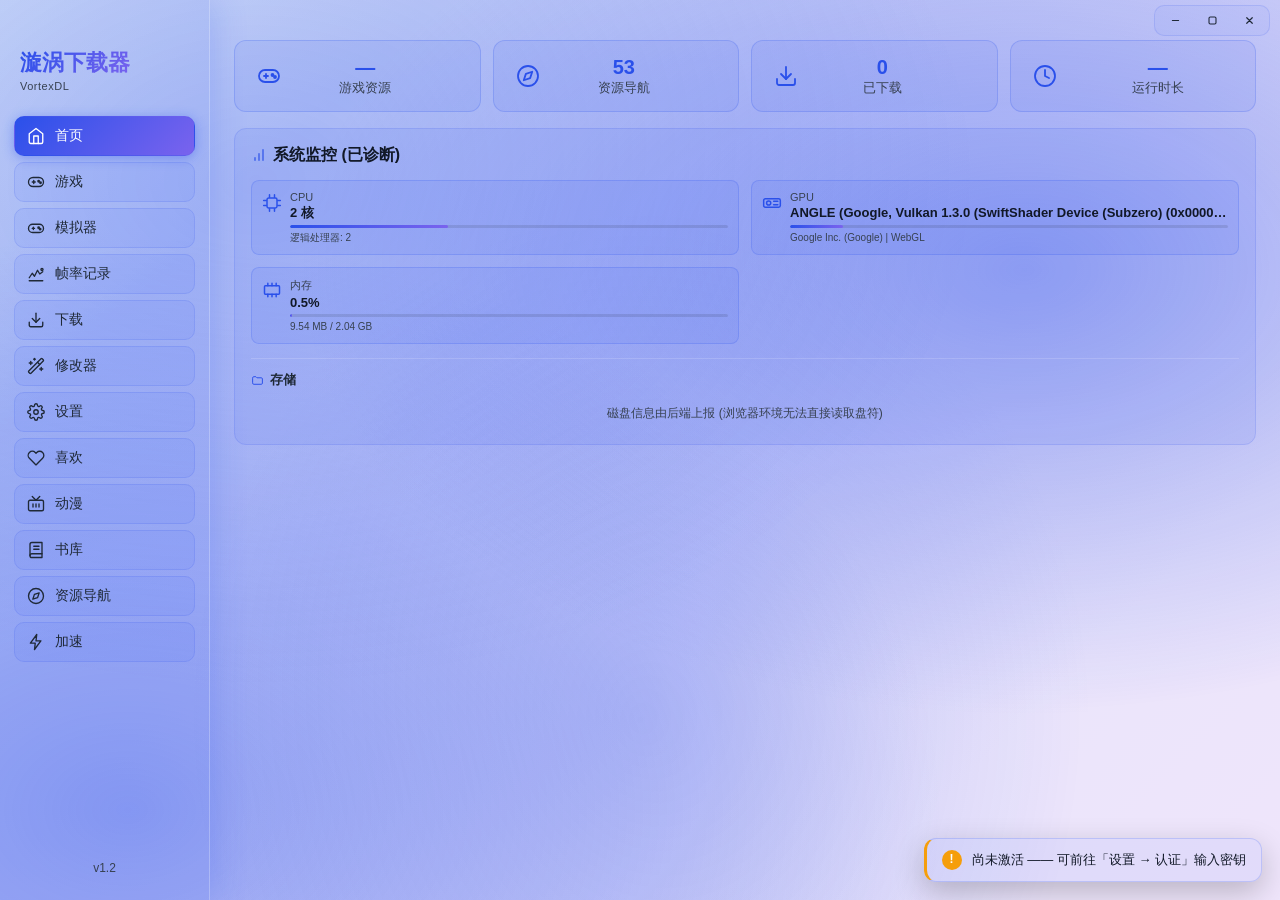
==== commit cb5c5351: "v1.7.2: gx 409 自动恢复 + 新增槿篱游戏盒来源 + 英文目录/空间校验/轻量版 - gx: action id 失效(409 Server Action unavailable)时自动" ====
--- a/VortexDL/src/index.html
+++ b/VortexDL/src/index.html
@@ -283,6 +283,7 @@
                                 <option value="all">全部来源</option>
                                 <option value="byrut">Byrut</option>
                                 <option value="koyso">Koyso</option>
+                                <option value="mm">槿篱游戏盒</option>
                             </select>
                             <select id="category-filter">
                                 <option value="全部类型">全部类型</option>
